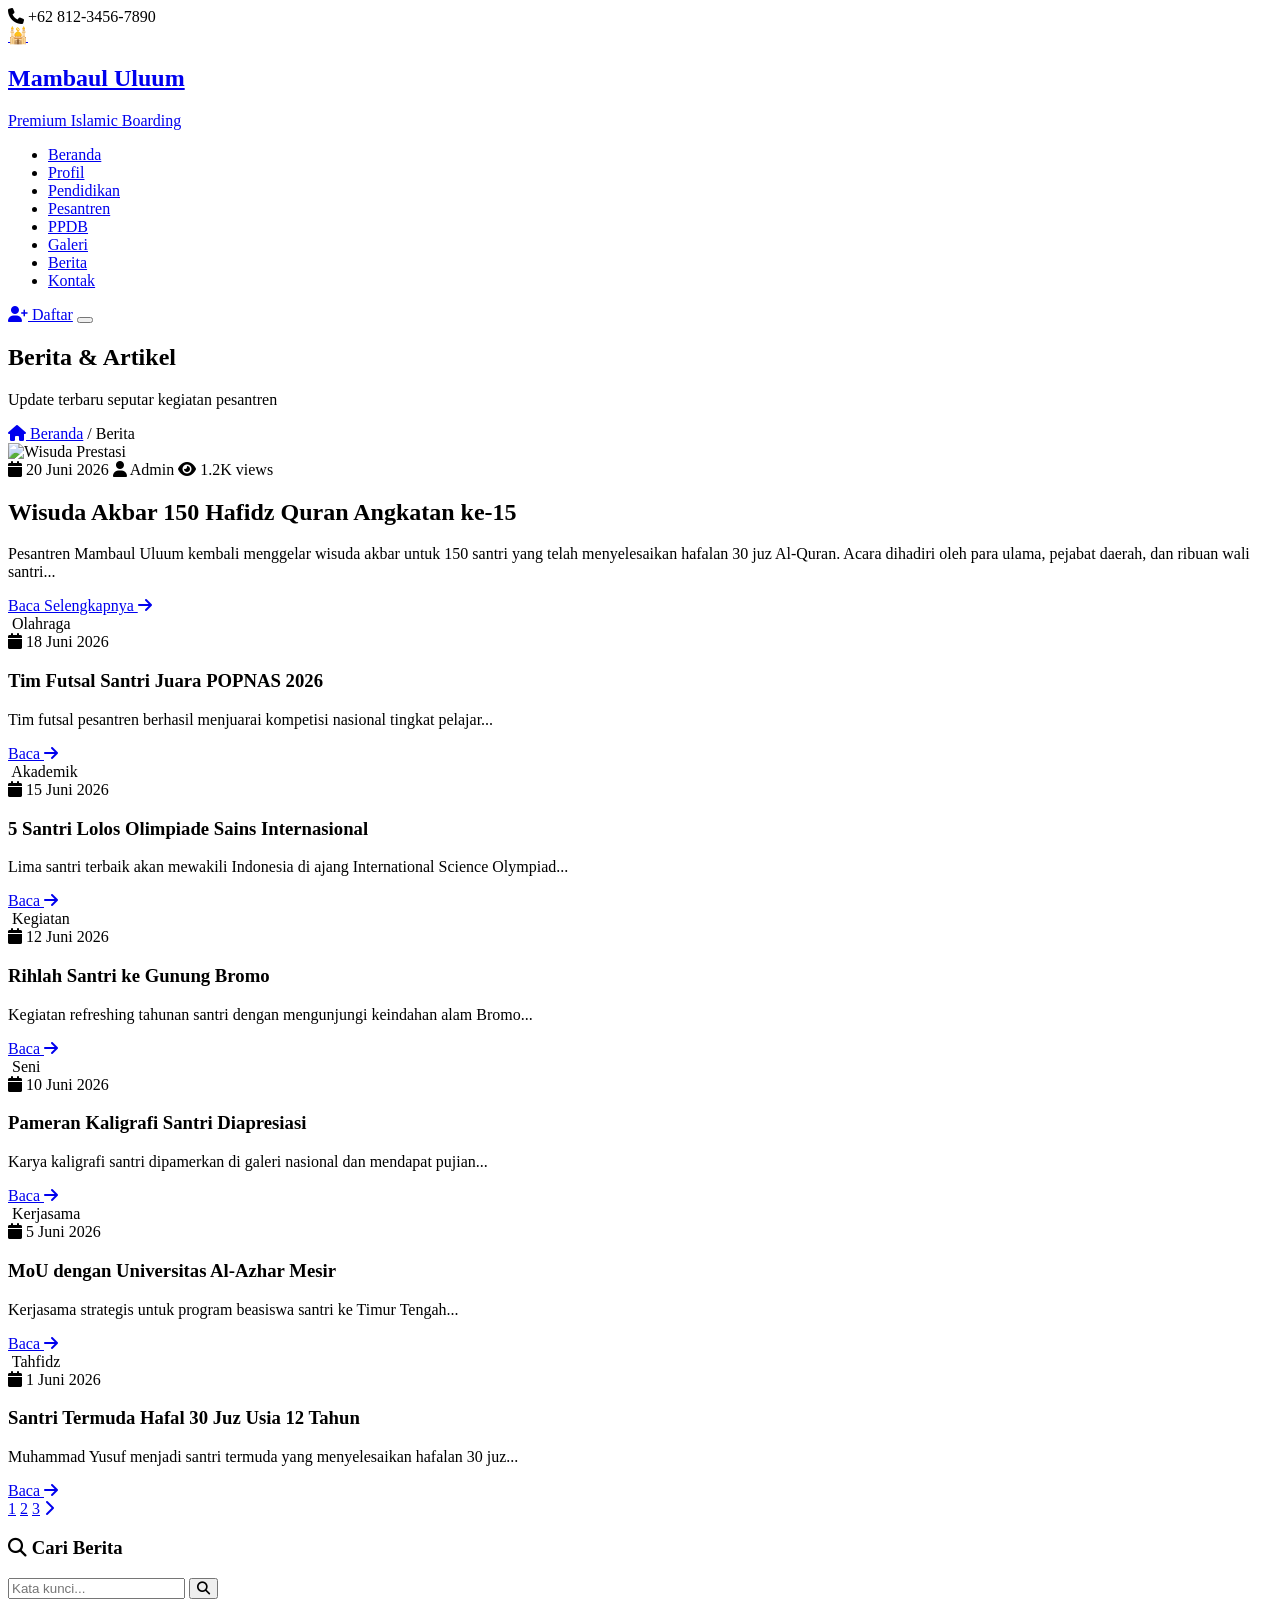
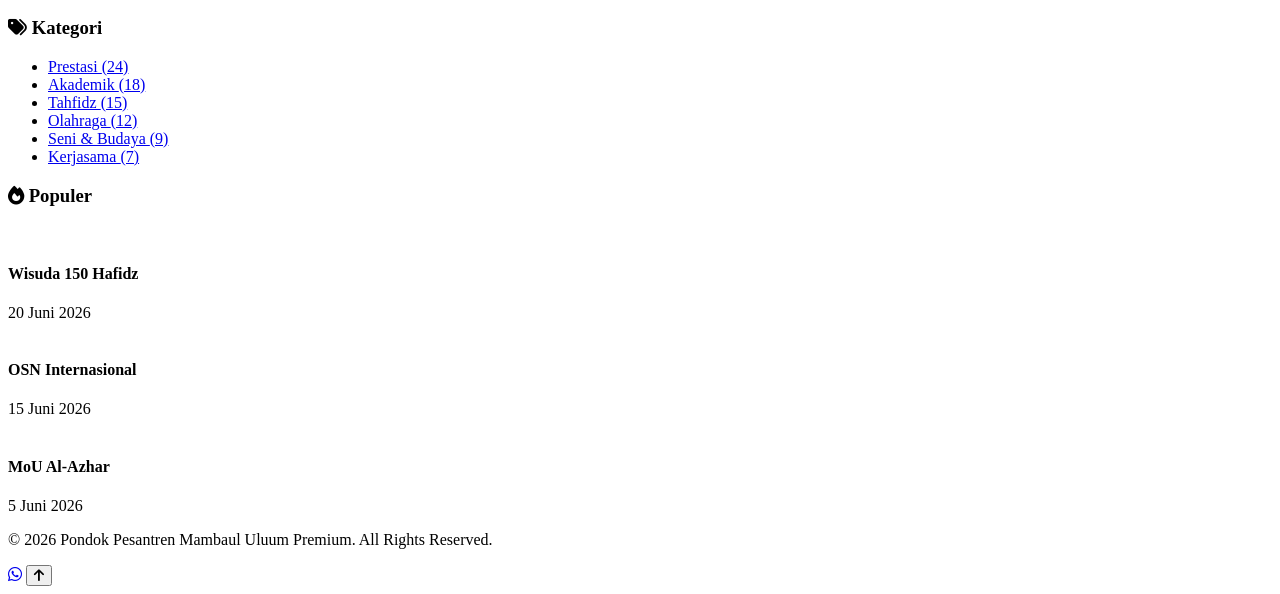
==== berita.html @ eed069f0 "Create berita.html" ====
<!DOCTYPE html>
<html lang="id">
<head>
    <meta charset="UTF-8">
    <meta name="viewport" content="width=device-width, initial-scale=1.0">
    <title>Berita - Mambaul Uluum Premium</title>
    <link rel="stylesheet" href="assets/css/style.css">
    <link rel="stylesheet" href="assets/css/responsive.css">
    <link rel="stylesheet" href="assets/css/animation.css">
    <link rel="stylesheet" href="https://cdnjs.cloudflare.com/ajax/libs/font-awesome/6.4.0/css/all.min.css">
    <link href="https://fonts.googleapis.com/css2?family=Amiri:wght@400;700&family=Poppins:wght@300;400;500;600;700;800&display=swap" rel="stylesheet">
</head>
<body>
    <div class="top-bar"><div class="container"><div class="top-bar-content">
        <div class="top-left"><span><i class="fas fa-phone"></i> +62 812-3456-7890</span></div>
    </div></div></div>
    <nav class="navbar" id="navbar">
        <div class="container"><div class="nav-wrapper">
            <a href="index.html" class="logo"><div class="logo-icon">🕌</div><div class="logo-text"><h1>Mambaul Uluum</h1><span>Premium Islamic Boarding</span></div></a>
            <ul class="nav-menu" id="navMenu">
                <li><a href="index.html">Beranda</a></li><li><a href="profil.html">Profil</a></li><li><a href="pendidikan.html">Pendidikan</a></li><li><a href="pesantren.html">Pesantren</a></li><li><a href="ppdb.html">PPDB</a></li><li><a href="galeri.html">Galeri</a></li><li><a href="berita.html" class="active">Berita</a></li><li><a href="kontak.html">Kontak</a></li>
            </ul>
            <a href="ppdb.html" class="btn-daftar"><i class="fas fa-user-plus"></i> Daftar</a>
            <button class="hamburger" id="hamburger"><span></span><span></span><span></span></button>
        </div></div>
    </nav>

    <section class="page-header">
        <div class="container">
            <h1 class="fade-in-up">Berita & Artikel</h1>
            <p class="fade-in-up delay-1">Update terbaru seputar kegiatan pesantren</p>
            <div class="breadcrumb fade-in-up delay-2">
                <a href="index.html"><i class="fas fa-home"></i> Beranda</a> / <span>Berita</span>
            </div>
        </div>
    </section>

    <section class="berita-section">
        <div class="container">
            <div class="berita-layout">
                <div class="berita-main">
                    <!-- Featured News -->
                    <article class="news-featured reveal">
                        <div class="news-img">
                            <img src="https://images.unsplash.com/photo-1511632765486-a01980e01a18?w=800" alt="Wisuda">
                            <span class="news-cat">Prestasi</span>
                        </div>
                        <div class="news-content">
                            <div class="news-meta">
                                <span><i class="fas fa-calendar"></i> 20 Juni 2026</span>
                                <span><i class="fas fa-user"></i> Admin</span>
                                <span><i class="fas fa-eye"></i> 1.2K views</span>
                            </div>
                            <h2>Wisuda Akbar 150 Hafidz Quran Angkatan ke-15</h2>
                            <p>Pesantren Mambaul Uluum kembali menggelar wisuda akbar untuk 150 santri yang telah menyelesaikan hafalan 30 juz Al-Quran. Acara dihadiri oleh para ulama, pejabat daerah, dan ribuan wali santri...</p>
                            <a href="#" class="read-more">Baca Selengkapnya <i class="fas fa-arrow-right"></i></a>
                        </div>
                    </article>

                    <!-- News Grid -->
                    <div class="news-grid">
                        <article class="news-card reveal">
                            <div class="news-img">
                                <img src="https://images.unsplash.com/photo-1461896836934-ffe607ba8211?w=400" alt="">
                                <span class="news-cat">Olahraga</span>
                            </div>
                            <div class="news-content">
                                <div class="news-meta">
                                    <span><i class="fas fa-calendar"></i> 18 Juni 2026</span>
                                </div>
                                <h3>Tim Futsal Santri Juara POPNAS 2026</h3>
                                <p>Tim futsal pesantren berhasil menjuarai kompetisi nasional tingkat pelajar...</p>
                                <a href="#" class="read-more">Baca <i class="fas fa-arrow-right"></i></a>
                            </div>
                        </article>
                        <article class="news-card reveal">
                            <div class="news-img">
                                <img src="https://images.unsplash.com/photo-1532094349884-543bc11b234d?w=400" alt="">
                                <span class="news-cat">Akademik</span>
                            </div>
                            <div class="news-content">
                                <div class="news-meta">
                                    <span><i class="fas fa-calendar"></i> 15 Juni 2026</span>
                                </div>
                                <h3>5 Santri Lolos Olimpiade Sains Internasional</h3>
                                <p>Lima santri terbaik akan mewakili Indonesia di ajang International Science Olympiad...</p>
                                <a href="#" class="read-more">Baca <i class="fas fa-arrow-right"></i></a>
                            </div>
                        </article>
                        <article class="news-card reveal">
                            <div class="news-img">
                                <img src="https://images.unsplash.com/photo-1577896851231-70ef18881754?w=400" alt="">
                                <span class="news-cat">Kegiatan</span>
                            </div>
                            <div class="news-content">
                                <div class="news-meta">
                                    <span><i class="fas fa-calendar"></i> 12 Juni 2026</span>
                                </div>
                                <h3>Rihlah Santri ke Gunung Bromo</h3>
                                <p>Kegiatan refreshing tahunan santri dengan mengunjungi keindahan alam Bromo...</p>
                                <a href="#" class="read-more">Baca <i class="fas fa-arrow-right"></i></a>
                            </div>
                        </article>
                        <article class="news-card reveal">
                            <div class="news-img">
                                <img src="https://images.unsplash.com/photo-1558618666-fcd25c85cd64?w=400" alt="">
                                <span class="news-cat">Seni</span>
                            </div>
                            <div class="news-content">
                                <div class="news-meta">
                                    <span><i class="fas fa-calendar"></i> 10 Juni 2026</span>
                                </div>
                                <h3>Pameran Kaligrafi Santri Diapresiasi</h3>
                                <p>Karya kaligrafi santri dipamerkan di galeri nasional dan mendapat pujian...</p>
                                <a href="#" class="read-more">Baca <i class="fas fa-arrow-right"></i></a>
                            </div>
                        </article>
                        <article class="news-card reveal">
                            <div class="news-img">
                                <img src="https://images.unsplash.com/photo-1519452575417-564c1401ecc0?w=400" alt="">
                                <span class="news-cat">Kerjasama</span>
                            </div>
                            <div class="news-content">
                                <div class="news-meta">
                                    <span><i class="fas fa-calendar"></i> 5 Juni 2026</span>
                                </div>
                                <h3>MoU dengan Universitas Al-Azhar Mesir</h3>
                                <p>Kerjasama strategis untuk program beasiswa santri ke Timur Tengah...</p>
                                <a href="#" class="read-more">Baca <i class="fas fa-arrow-right"></i></a>
                            </div>
                        </article>
                        <article class="news-card reveal">
                            <div class="news-img">
                                <img src="https://images.unsplash.com/photo-1609599006353-e629aaabfeae?w=400" alt="">
                                <span class="news-cat">Tahfidz</span>
                            </div>
                            <div class="news-content">
                                <div class="news-meta">
                                    <span><i class="fas fa-calendar"></i> 1 Juni 2026</span>
                                </div>
                                <h3>Santri Termuda Hafal 30 Juz Usia 12 Tahun</h3>
                                <p>Muhammad Yusuf menjadi santri termuda yang menyelesaikan hafalan 30 juz...</p>
                                <a href="#" class="read-more">Baca <i class="fas fa-arrow-right"></i></a>
                            </div>
                        </article>
                    </div>

                    <!-- Pagination -->
                    <div class="pagination">
                        <a href="#" class="active">1</a>
                        <a href="#">2</a>
                        <a href="#">3</a>
                        <a href="#"><i class="fas fa-chevron-right"></i></a>
                    </div>
                </div>

                <!-- Sidebar -->
                <aside class="berita-sidebar">
                    <div class="sidebar-widget reveal">
                        <h3><i class="fas fa-search"></i> Cari Berita</h3>
                        <form class="search-form">
                            <input type="text" placeholder="Kata kunci...">
                            <button type="submit"><i class="fas fa-search"></i></button>
                        </form>
                    </div>
                    <div class="sidebar-widget reveal">
                        <h3><i class="fas fa-tags"></i> Kategori</h3>
                        <ul class="category-list">
                            <li><a href="#">Prestasi <span>(24)</span></a></li>
                            <li><a href="#">Akademik <span>(18)</span></a></li>
                            <li><a href="#">Tahfidz <span>(15)</span></a></li>
                            <li><a href="#">Olahraga <span>(12)</span></a></li>
                            <li><a href="#">Seni & Budaya <span>(9)</span></a></li>
                            <li><a href="#">Kerjasama <span>(7)</span></a></li>
                        </ul>
                    </div>
                    <div class="sidebar-widget reveal">
                        <h3><i class="fas fa-fire"></i> Populer</h3>
                        <div class="popular-item">
                            <img src="https://images.unsplash.com/photo-1511632765486-a01980e01a18?w=100" alt="">
                            <div>
                                <h4>Wisuda 150 Hafidz</h4>
                                <span>20 Juni 2026</span>
                            </div>
                        </div>
                        <div class="popular-item">
                            <img src="https://images.unsplash.com/photo-1532094349884-543bc11b234d?w=100" alt="">
                            <div>
                                <h4>OSN Internasional</h4>
                                <span>15 Juni 2026</span>
                            </div>
                        </div>
                        <div class="popular-item">
                            <img src="https://images.unsplash.com/photo-1519452575417-564c1401ecc0?w=100" alt="">
                            <div>
                                <h4>MoU Al-Azhar</h4>
                                <span>5 Juni 2026</span>
                            </div>
                        </div>
                    </div>
                </aside>
            </div>
        </div>
    </section>

    <footer class="footer"><div class="container"><div class="footer-bottom">
        <p>&copy; 2026 Pondok Pesantren Mambaul Uluum Premium. All Rights Reserved.</p>
    </div></div></footer>
    <a href="https://wa.me/6281234567890" class="whatsapp-float" target="_blank"><i class="fab fa-whatsapp"></i></a>
    <button class="back-to-top" id="backToTop"><i class="fas fa-arrow-up"></i></button>

    <script src="assets/js/main.js"></script>
    <script src="assets/js/animation.js"></script>
</body>
</html>
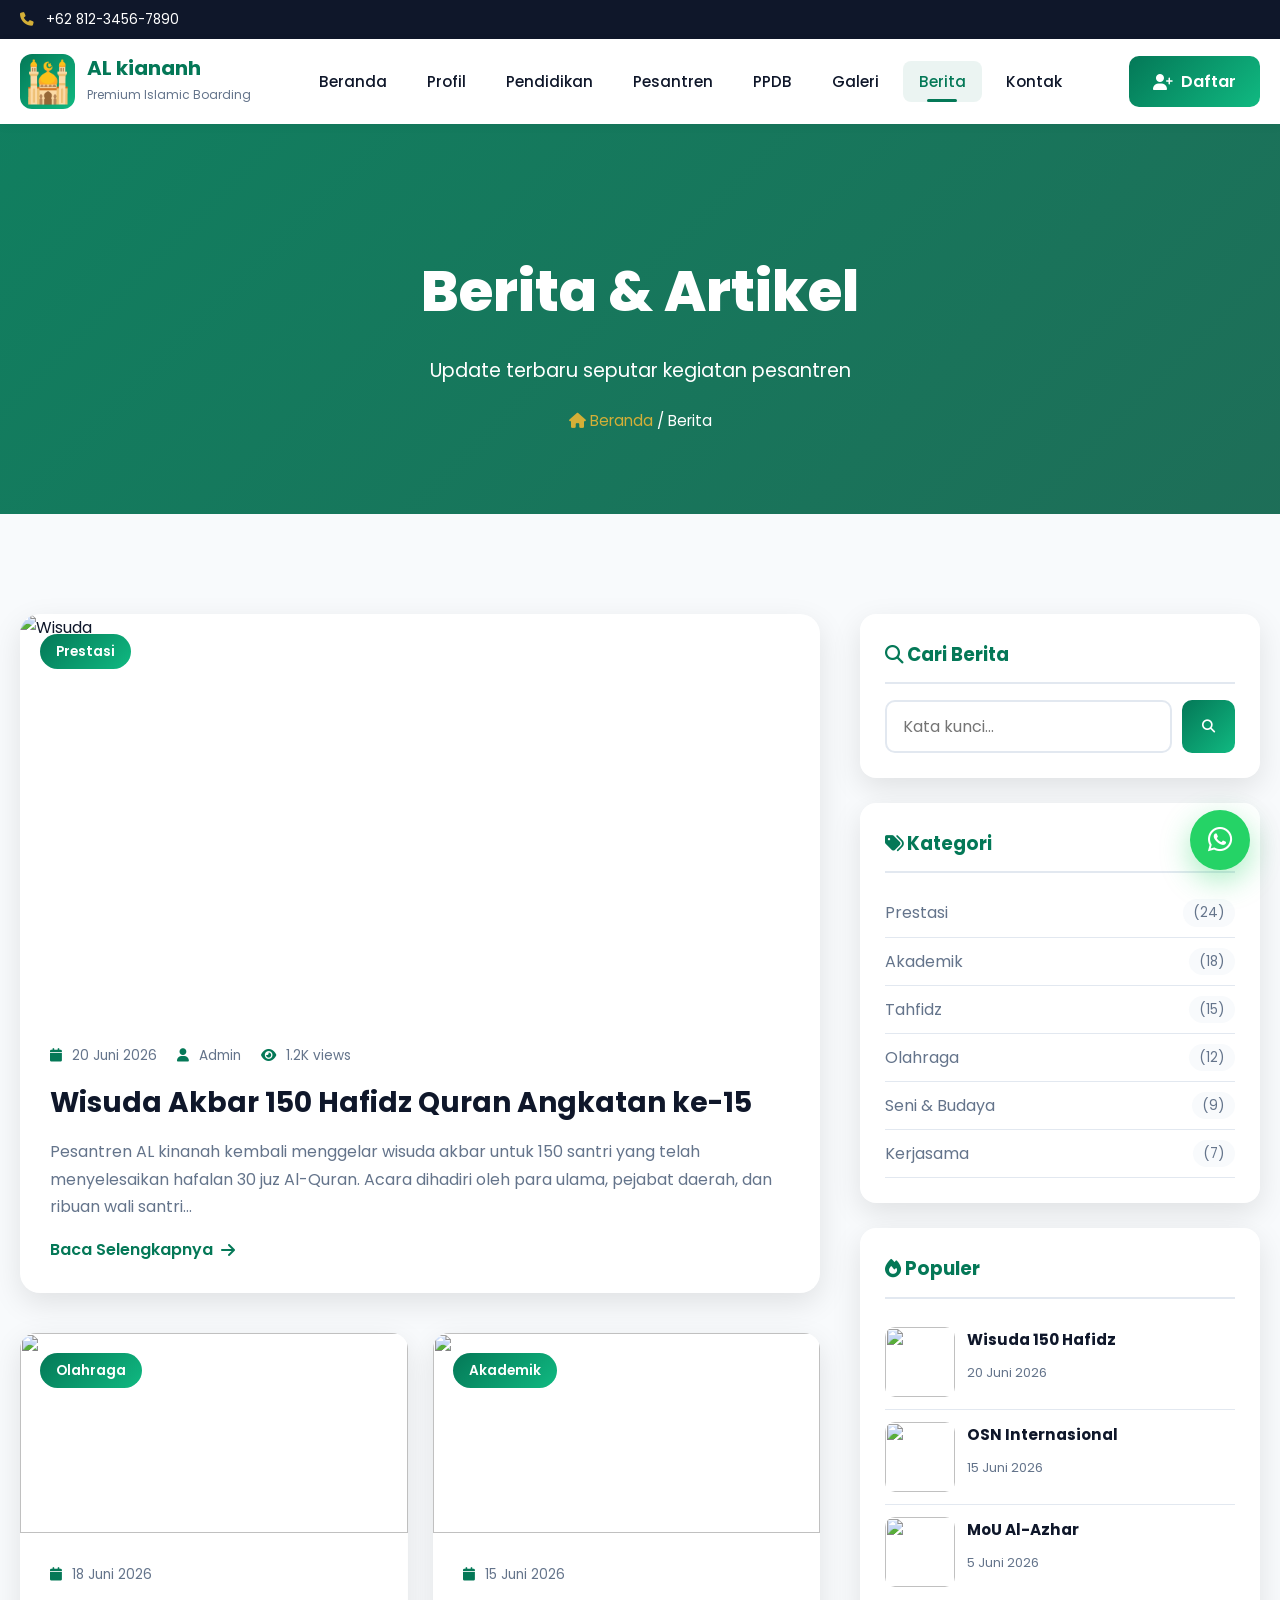
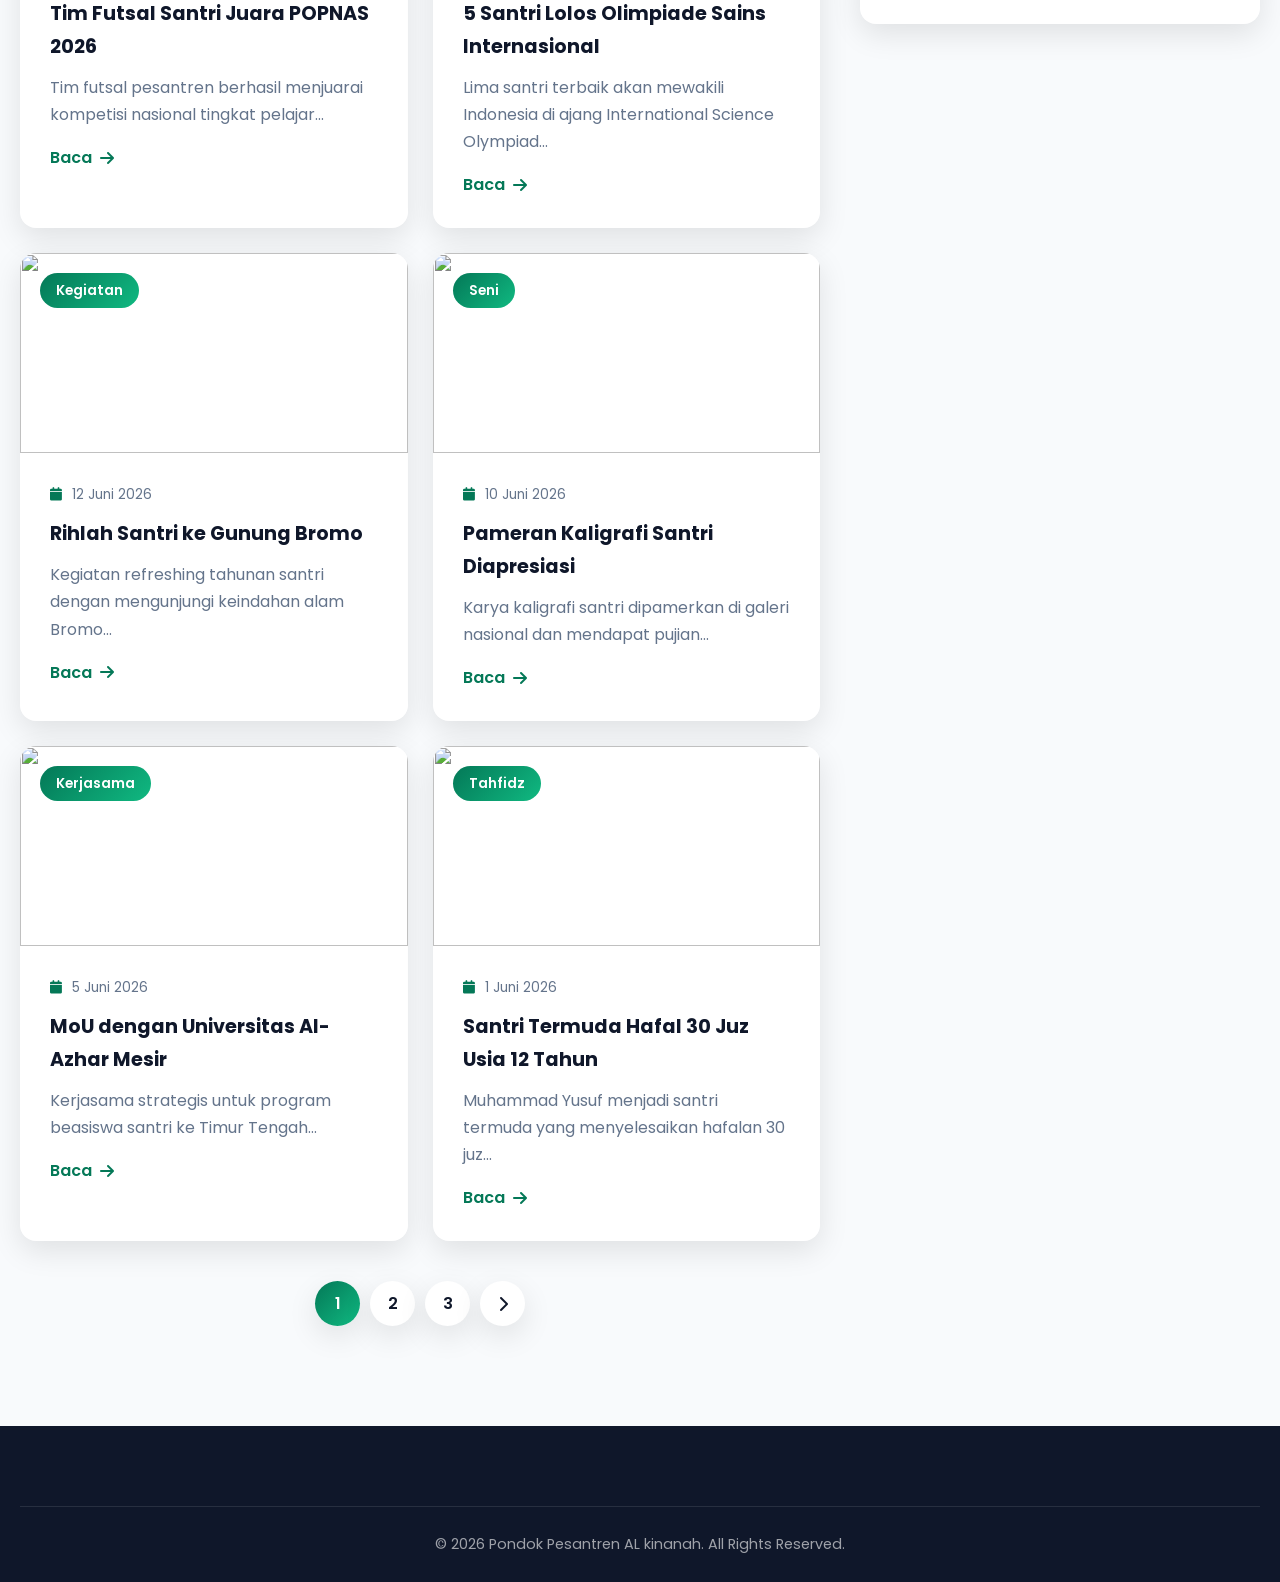
==== commit bcb69744: "Update berita.html" ====
--- a/berita.html
+++ b/berita.html
@@ -3,7 +3,7 @@
 <head>
     <meta charset="UTF-8">
     <meta name="viewport" content="width=device-width, initial-scale=1.0">
-    <title>Berita - Mambaul Uluum Premium</title>
+    <title>Berita - AL kinanah</title>
     <link rel="stylesheet" href="assets/css/style.css">
     <link rel="stylesheet" href="assets/css/responsive.css">
     <link rel="stylesheet" href="assets/css/animation.css">
@@ -16,7 +16,7 @@
     </div></div></div>
     <nav class="navbar" id="navbar">
         <div class="container"><div class="nav-wrapper">
-            <a href="index.html" class="logo"><div class="logo-icon">🕌</div><div class="logo-text"><h1>Mambaul Uluum</h1><span>Premium Islamic Boarding</span></div></a>
+            <a href="index.html" class="logo"><div class="logo-icon">🕌</div><div class="logo-text"><h1>AL kiananh </h1><span>Premium Islamic Boarding</span></div></a>
             <ul class="nav-menu" id="navMenu">
                 <li><a href="index.html">Beranda</a></li><li><a href="profil.html">Profil</a></li><li><a href="pendidikan.html">Pendidikan</a></li><li><a href="pesantren.html">Pesantren</a></li><li><a href="ppdb.html">PPDB</a></li><li><a href="galeri.html">Galeri</a></li><li><a href="berita.html" class="active">Berita</a></li><li><a href="kontak.html">Kontak</a></li>
             </ul>
@@ -52,7 +52,7 @@
                                 <span><i class="fas fa-eye"></i> 1.2K views</span>
                             </div>
                             <h2>Wisuda Akbar 150 Hafidz Quran Angkatan ke-15</h2>
-                            <p>Pesantren Mambaul Uluum kembali menggelar wisuda akbar untuk 150 santri yang telah menyelesaikan hafalan 30 juz Al-Quran. Acara dihadiri oleh para ulama, pejabat daerah, dan ribuan wali santri...</p>
+                            <p>Pesantren AL kinanah kembali menggelar wisuda akbar untuk 150 santri yang telah menyelesaikan hafalan 30 juz Al-Quran. Acara dihadiri oleh para ulama, pejabat daerah, dan ribuan wali santri...</p>
                             <a href="#" class="read-more">Baca Selengkapnya <i class="fas fa-arrow-right"></i></a>
                         </div>
                     </article>
@@ -204,7 +204,7 @@
     </section>
 
     <footer class="footer"><div class="container"><div class="footer-bottom">
-        <p>&copy; 2026 Pondok Pesantren Mambaul Uluum Premium. All Rights Reserved.</p>
+        <p>&copy; 2026 Pondok Pesantren AL kinanah. All Rights Reserved.</p>
     </div></div></footer>
     <a href="https://wa.me/6281234567890" class="whatsapp-float" target="_blank"><i class="fab fa-whatsapp"></i></a>
     <button class="back-to-top" id="backToTop"><i class="fas fa-arrow-up"></i></button>
--- a/assets/css/style.css
+++ b/assets/css/style.css
@@ -0,0 +1,860 @@
+/* ===== ROOT VARIABLES ===== */
+:root {
+    --primary: #047857;
+    --primary-dark: #065f46;
+    --primary-light: #10b981;
+    --secondary: #d4af37;
+    --secondary-dark: #b8941f;
+    --dark: #0f172a;
+    --gray: #64748b;
+    --light: #f8fafc;
+    --white: #ffffff;
+    --border: #e2e8f0;
+    --shadow: 0 10px 30px rgba(0,0,0,0.1);
+    --shadow-lg: 0 20px 50px rgba(0,0,0,0.15);
+    --gradient: linear-gradient(135deg, #047857 0%, #10b981 100%);
+    --gradient-gold: linear-gradient(135deg, #d4af37 0%, #f4d03f 100%);
+    --transition: all 0.3s cubic-bezier(0.4, 0, 0.2, 1);
+}
+
+* { margin: 0; padding: 0; box-sizing: border-box; }
+html { scroll-behavior: smooth; }
+body {
+    font-family: 'Poppins', sans-serif;
+    color: var(--dark);
+    line-height: 1.7;
+    background: var(--light);
+    overflow-x: hidden;
+}
+
+.container { max-width: 1280px; margin: 0 auto; padding: 0 20px; }
+img { max-width: 100%; height: auto; display: block; }
+a { text-decoration: none; color: inherit; transition: var(--transition); }
+ul { list-style: none; }
+button { border: none; cursor: pointer; font-family: inherit; }
+input, select, textarea {
+    font-family: inherit; font-size: 1rem;
+    padding: 12px 16px; border: 2px solid var(--border);
+    border-radius: 10px; width: 100%;
+    transition: var(--transition);
+}
+input:focus, select:focus, textarea:focus {
+    outline: none; border-color: var(--primary);
+    box-shadow: 0 0 0 4px rgba(4, 120, 87, 0.1);
+}
+
+/* ===== PRELOADER ===== */
+.preloader {
+    position: fixed; inset: 0; background: var(--gradient);
+    z-index: 9999; display: flex; align-items: center; justify-content: center;
+    transition: opacity 0.6s, visibility 0.6s;
+}
+.preloader.hidden { opacity: 0; visibility: hidden; }
+.loader { text-align: center; color: white; }
+.crescent {
+    width: 60px; height: 60px; border: 4px solid rgba(255,255,255,0.3);
+    border-top-color: white; border-radius: 50%;
+    animation: spin 1s linear infinite; margin: 0 auto 20px;
+}
+.loader p { font-family: 'Amiri', serif; font-size: 1.5rem; }
+@keyframes spin { to { transform: rotate(360deg); } }
+
+/* ===== TOP BAR ===== */
+.top-bar {
+    background: var(--dark); color: white;
+    padding: 8px 0; font-size: 0.85rem;
+}
+.top-bar-content { display: flex; justify-content: space-between; align-items: center; }
+.top-left span { margin-right: 20px; }
+.top-left i, .top-right a { margin-right: 8px; color: var(--secondary); }
+.top-right a {
+    display: inline-flex; width: 30px; height: 30px;
+    align-items: center; justify-content: center;
+    border-radius: 50%; background: rgba(255,255,255,0.1);
+    transition: var(--transition);
+}
+.top-right a:hover { background: var(--secondary); }
+
+/* ===== NAVBAR ===== */
+.navbar {
+    background: white; padding: 15px 0;
+    box-shadow: 0 2px 10px rgba(0,0,0,0.05);
+    position: sticky; top: 0; z-index: 1000;
+    transition: var(--transition);
+}
+.navbar.scrolled {
+    padding: 10px 0;
+    box-shadow: 0 5px 20px rgba(0,0,0,0.1);
+}
+.nav-wrapper { display: flex; justify-content: space-between; align-items: center; }
+.logo { display: flex; align-items: center; gap: 12px; }
+.logo-icon {
+    font-size: 2.5rem; background: var(--gradient);
+    width: 55px; height: 55px; border-radius: 12px;
+    display: flex; align-items: center; justify-content: center;
+}
+.logo-text h1 { font-size: 1.25rem; color: var(--primary); line-height: 1.2; }
+.logo-text span { font-size: 0.75rem; color: var(--gray); }
+
+.nav-menu { display: flex; gap: 8px; }
+.nav-menu a {
+    padding: 10px 16px; border-radius: 8px;
+    font-weight: 500; font-size: 0.95rem;
+    position: relative;
+}
+.nav-menu a:hover, .nav-menu a.active {
+    color: var(--primary);
+    background: rgba(4, 120, 87, 0.08);
+}
+.nav-menu a.active::before {
+    content: ''; position: absolute; bottom: 0; left: 50%;
+    transform: translateX(-50%); width: 30px; height: 3px;
+    background: var(--primary); border-radius: 3px;
+}
+
+.btn-daftar {
+    background: var(--gradient); color: white;
+    padding: 12px 24px; border-radius: 10px;
+    font-weight: 600; display: inline-flex; align-items: center; gap: 8px;
+    transition: var(--transition);
+}
+.btn-daftar:hover { transform: translateY(-2px); box-shadow: var(--shadow-lg); }
+
+.hamburger {
+    display: none; flex-direction: column; gap: 5px;
+    background: transparent; padding: 8px;
+}
+.hamburger span {
+    width: 25px; height: 3px; background: var(--dark);
+    border-radius: 3px; transition: var(--transition);
+}
+.hamburger.active span:nth-child(1) { transform: rotate(45deg) translate(6px, 6px); }
+.hamburger.active span:nth-child(2) { opacity: 0; }
+.hamburger.active span:nth-child(3) { transform: rotate(-45deg) translate(6px, -6px); }
+
+/* ===== HERO ===== */
+.hero {
+    position: relative; min-height: 100vh;
+    display: flex; align-items: center;
+    color: white; padding: 80px 0;
+    background: linear-gradient(135deg, rgba(4, 120, 87, 0.95), rgba(6, 95, 70, 0.9)),
+        url('https://images.unsplash.com/photo-1585036156171-384164a8c159?w=1600') center/cover;
+    overflow: hidden;
+}
+.hero-bg {
+    position: absolute; inset: 0;
+    background: radial-gradient(circle at 20% 50%, rgba(212, 175, 55, 0.2), transparent 50%);
+}
+.hero-pattern {
+    position: absolute; inset: 0; opacity: 0.1;
+    background-image: url("data:image/svg+xml,%3Csvg width='60' height='60' xmlns='http://www.w3.org/2000/svg'%3E%3Cpath d='M30 0L60 30L30 60L0 30Z' fill='%23ffffff'/%3E%3C/svg%3E");
+}
+.hero-content { position: relative; z-index: 2; max-width: 900px; }
+.hero-badge {
+    display: inline-block; padding: 8px 20px;
+    background: rgba(255,255,255,0.15); backdrop-filter: blur(10px);
+    border: 1px solid rgba(255,255,255,0.2);
+    border-radius: 50px; font-size: 0.9rem; margin-bottom: 24px;
+}
+.hero h1 {
+    font-size: 4rem; line-height: 1.1;
+    margin-bottom: 24px; font-weight: 800;
+}
+.gradient-text {
+    background: linear-gradient(135deg, #f4d03f, #d4af37);
+    -webkit-background-clip: text; -webkit-text-fill-color: transparent;
+    background-clip: text;
+}
+.hero-desc {
+    font-size: 1.2rem; opacity: 0.95;
+    margin-bottom: 40px; max-width: 650px;
+}
+.hero-buttons { display: flex; gap: 16px; flex-wrap: wrap; margin-bottom: 60px; }
+.btn {
+    padding: 16px 32px; border-radius: 12px;
+    font-weight: 600; display: inline-flex; align-items: center; gap: 10px;
+    transition: var(--transition); cursor: pointer; font-size: 1rem;
+    border: 2px solid transparent;
+}
+.btn-primary { background: var(--secondary); color: var(--dark); }
+.btn-primary:hover { background: var(--secondary-dark); transform: translateY(-3px); box-shadow: 0 10px 30px rgba(212, 175, 55, 0.4); }
+.btn-outline { background: transparent; color: white; border-color: white; }
+.btn-outline:hover { background: white; color: var(--primary); }
+.btn-lg { padding: 18px 40px; font-size: 1.1rem; }
+.btn-small {
+    background: white; color: var(--primary);
+    padding: 8px 20px; border-radius: 50px;
+    font-weight: 600; font-size: 0.9rem;
+}
+
+.hero-stats {
+    display: grid; grid-template-columns: repeat(4, 1fr);
+    gap: 30px; padding-top: 40px;
+    border-top: 1px solid rgba(255,255,255,0.2);
+}
+.stat h3 { font-size: 2.5rem; color: var(--secondary); font-weight: 800; }
+.stat p { opacity: 0.9; font-size: 0.95rem; }
+
+.scroll-indicator {
+    position: absolute; bottom: 30px; left: 50%;
+    transform: translateX(-50%); color: white;
+    font-size: 1.5rem; animation: bounce 2s infinite;
+}
+@keyframes bounce {
+    0%, 100% { transform: translateX(-50%) translateY(0); }
+    50% { transform: translateX(-50%) translateY(-15px); }
+}
+
+/* ===== SECTION HEADER ===== */
+section { padding: 100px 0; }
+.section-header { text-align: center; margin-bottom: 60px; max-width: 700px; margin-left: auto; margin-right: auto; }
+.section-header .subtitle {
+    color: var(--primary); font-weight: 600;
+    text-transform: uppercase; letter-spacing: 2px;
+    font-size: 0.9rem; display: block; margin-bottom: 12px;
+}
+.section-header h2 {
+    font-size: 2.75rem; margin-bottom: 16px;
+    line-height: 1.2; font-weight: 700;
+}
+.section-header h2 span { color: var(--primary); }
+.section-header p { color: var(--gray); font-size: 1.1rem; }
+
+/* ===== FEATURES ===== */
+.features { background: white; }
+.features-grid {
+    display: grid; grid-template-columns: repeat(3, 1fr); gap: 30px;
+}
+.feature-card {
+    padding: 40px 30px; background: var(--light);
+    border-radius: 20px; transition: var(--transition);
+    border: 2px solid transparent; position: relative; overflow: hidden;
+}
+.feature-card::before {
+    content: ''; position: absolute; top: 0; left: 0;
+    width: 100%; height: 4px; background: var(--gradient);
+    transform: scaleX(0); transform-origin: left; transition: transform 0.5s;
+}
+.feature-card:hover {
+    transform: translateY(-10px); box-shadow: var(--shadow-lg);
+    border-color: var(--primary-light);
+}
+.feature-card:hover::before { transform: scaleX(1); }
+.feature-icon {
+    width: 70px; height: 70px; border-radius: 16px;
+    background: var(--gradient); color: white;
+    display: flex; align-items: center; justify-content: center;
+    font-size: 1.75rem; margin-bottom: 20px;
+}
+.feature-card h3 { font-size: 1.3rem; margin-bottom: 12px; }
+.feature-card p { color: var(--gray); }
+
+/* ===== SAMBUTAN ===== */
+.sambutan { background: var(--light); }
+.sambutan-wrapper {
+    display: grid; grid-template-columns: 1fr 1.3fr;
+    gap: 60px; align-items: center;
+}
+.sambutan-image { position: relative; }
+.image-frame {
+    border-radius: 20px; overflow: hidden;
+    box-shadow: var(--shadow-lg);
+    transform: rotate(-2deg);
+    transition: var(--transition);
+}
+.image-frame:hover { transform: rotate(0deg); }
+.image-frame img { width: 100%; }
+.badge-exp {
+    position: absolute; bottom: -20px; right: -20px;
+    background: var(--secondary); color: var(--dark);
+    padding: 20px 30px; border-radius: 16px;
+    box-shadow: var(--shadow); text-align: center;
+}
+.badge-exp h4 { font-size: 2rem; line-height: 1; }
+.sambutan-content .subtitle { color: var(--primary); font-weight: 600; text-transform: uppercase; letter-spacing: 2px; font-size: 0.9rem; display: block; margin-bottom: 12px; }
+.sambutan-content h2 { font-size: 2.5rem; margin-bottom: 8px; }
+.sambutan-content .position { color: var(--primary); font-weight: 500; margin-bottom: 24px; }
+blockquote {
+    background: white; padding: 30px;
+    border-radius: 16px; border-left: 4px solid var(--primary);
+    margin: 24px 0; box-shadow: var(--shadow); position: relative;
+}
+blockquote i {
+    position: absolute; top: -15px; left: 20px;
+    background: var(--gradient); color: white;
+    width: 40px; height: 40px; border-radius: 50%;
+    display: flex; align-items: center; justify-content: center;
+}
+.signature { margin-top: 24px; }
+.signature p { font-weight: 600; }
+
+/* ===== PROGRAMS ===== */
+.programs { background: white; }
+.programs-grid { display: grid; grid-template-columns: repeat(3, 1fr); gap: 30px; }
+.program-card {
+    background: white; border-radius: 20px;
+    overflow: hidden; box-shadow: var(--shadow);
+    transition: var(--transition);
+}
+.program-card:hover { transform: translateY(-10px); box-shadow: var(--shadow-lg); }
+.program-image { position: relative; overflow: hidden; height: 250px; }
+.program-image img { width: 100%; height: 100%; object-fit: cover; transition: transform 0.5s; }
+.program-card:hover .program-image img { transform: scale(1.1); }
+.program-overlay {
+    position: absolute; inset: 0;
+    background: linear-gradient(to top, rgba(4, 120, 87, 0.9), transparent);
+    display: flex; align-items: flex-end; justify-content: center;
+    padding: 20px; opacity: 0; transition: var(--transition);
+}
+.program-card:hover .program-overlay { opacity: 1; }
+.program-content { padding: 30px; }
+.program-content .tag {
+    display: inline-block; background: rgba(4, 120, 87, 0.1);
+    color: var(--primary); padding: 4px 12px;
+    border-radius: 50px; font-size: 0.8rem;
+    font-weight: 600; margin-bottom: 12px;
+}
+.program-content h3 { font-size: 1.4rem; margin-bottom: 12px; }
+.program-content p { color: var(--gray); }
+
+/* ===== CTA PPDB ===== */
+.cta-ppdb {
+    background: linear-gradient(135deg, #047857, #065f46);
+    color: white; position: relative; overflow: hidden;
+}
+.cta-pattern {
+    position: absolute; inset: 0; opacity: 0.1;
+    background-image: url("data:image/svg+xml,%3Csvg width='100' height='100' xmlns='http://www.w3.org/2000/svg'%3E%3Ccircle cx='50' cy='50' r='40' stroke='white' stroke-width='2' fill='none'/%3E%3C/svg%3E");
+}
+.cta-content { text-align: center; position: relative; max-width: 800px; margin: 0 auto; }
+.cta-content h2 { font-size: 2.5rem; margin-bottom: 16px; }
+.cta-content > p { font-size: 1.15rem; opacity: 0.95; margin-bottom: 30px; }
+.cta-buttons { display: flex; gap: 16px; justify-content: center; flex-wrap: wrap; }
+
+/* ===== PAGE HEADER ===== */
+.page-header {
+    background: linear-gradient(135deg, rgba(4, 120, 87, 0.95), rgba(6, 95, 70, 0.9)),
+        url('https://images.unsplash.com/photo-1585036156171-384164a8c159?w=1600') center/cover;
+    color: white; padding: 120px 0 80px; text-align: center;
+}
+.page-header h1 { font-size: 3.5rem; margin-bottom: 16px; font-weight: 800; }
+.page-header > .container > p { font-size: 1.2rem; opacity: 0.95; margin-bottom: 20px; }
+.breadcrumb { font-size: 0.95rem; opacity: 0.9; }
+.breadcrumb a { color: var(--secondary); }
+.breadcrumb a:hover { text-decoration: underline; }
+
+/* ===== SEJARAH ===== */
+.sejarah-wrapper { display: grid; grid-template-columns: 1fr 1.3fr; gap: 60px; align-items: center; }
+.sejarah-image img { border-radius: 20px; box-shadow: var(--shadow-lg); }
+.sejarah-content .subtitle { color: var(--primary); font-weight: 600; text-transform: uppercase; letter-spacing: 2px; font-size: 0.9rem; display: block; margin-bottom: 12px; }
+.sejarah-content h2 { font-size: 2.5rem; margin-bottom: 20px; }
+.sejarah-content h2 span { color: var(--primary); }
+.sejarah-content p { color: var(--gray); margin-bottom: 16px; }
+.milestone { display: grid; grid-template-columns: repeat(4, 1fr); gap: 20px; margin-top: 30px; }
+.milestone-item {
+    text-align: center; padding: 20px; background: white;
+    border-radius: 12px; box-shadow: var(--shadow);
+}
+.milestone-item h3 { color: var(--primary); font-size: 1.5rem; }
+
+/* ===== VISI MISI ===== */
+.visi-misi { background: var(--light); }
+.vm-grid { display: grid; grid-template-columns: 1fr 1fr; gap: 30px; }
+.vm-card {
+    background: white; padding: 50px 40px;
+    border-radius: 20px; box-shadow: var(--shadow);
+    position: relative; overflow: hidden;
+}
+.vm-card::before {
+    content: ''; position: absolute; top: 0; right: 0;
+    width: 150px; height: 150px; background: var(--gradient);
+    border-radius: 50%; opacity: 0.1; transform: translate(50%, -50%);
+}
+.vm-icon {
+    width: 80px; height: 80px; border-radius: 20px;
+    background: var(--gradient); color: white;
+    display: flex; align-items: center; justify-content: center;
+    font-size: 2rem; margin-bottom: 24px;
+}
+.vm-card h2 { font-size: 2rem; margin-bottom: 16px; }
+.vm-card ul li {
+    padding: 10px 0; display: flex; gap: 12px;
+    align-items: flex-start; color: var(--gray);
+}
+.vm-card ul li i { color: var(--primary); margin-top: 4px; }
+
+/* ===== STRUKTUR ===== */
+.struktur { background: white; }
+.pengurus-grid { display: grid; grid-template-columns: repeat(4, 1fr); gap: 30px; }
+.pengurus-card {
+    background: white; border-radius: 20px;
+    overflow: hidden; box-shadow: var(--shadow);
+    text-align: center; transition: var(--transition);
+}
+.pengurus-card:hover { transform: translateY(-10px); }
+.pengurus-img { height: 280px; overflow: hidden; }
+.pengurus-img img { width: 100%; height: 100%; object-fit: cover; transition: transform 0.5s; }
+.pengurus-card:hover .pengurus-img img { transform: scale(1.1); }
+.pengurus-card h3 { padding: 20px 20px 5px; font-size: 1.1rem; }
+.pengurus-card .jabatan { color: var(--primary); font-weight: 500; padding-bottom: 20px; }
+
+/* ===== EDUCATION PROGRAMS ===== */
+.education-programs { background: var(--light); }
+.edu-tabs {
+    display: flex; gap: 10px; justify-content: center;
+    margin-bottom: 40px; flex-wrap: wrap;
+}
+.tab-btn {
+    padding: 12px 28px; background: white;
+    border-radius: 50px; font-weight: 600;
+    transition: var(--transition); display: inline-flex;
+    align-items: center; gap: 8px; color: var(--gray);
+    border: 2px solid var(--border);
+}
+.tab-btn:hover, .tab-btn.active {
+    background: var(--gradient); color: white;
+    border-color: var(--primary);
+}
+.tab-content { display: none; }
+.tab-content.active { display: block; animation: fadeIn 0.5s; }
+@keyframes fadeIn { from { opacity: 0; transform: translateY(20px); } to { opacity: 1; transform: translateY(0); } }
+.edu-grid { display: grid; grid-template-columns: repeat(3, 1fr); gap: 30px; }
+.edu-card {
+    background: white; padding: 40px 30px;
+    border-radius: 20px; box-shadow: var(--shadow);
+    transition: var(--transition);
+}
+.edu-card:hover { transform: translateY(-10px); box-shadow: var(--shadow-lg); }
+.edu-icon { font-size: 3rem; margin-bottom: 16px; }
+.edu-card h3 { font-size: 1.4rem; margin-bottom: 12px; color: var(--primary); }
+.edu-card > p { color: var(--gray); margin-bottom: 16px; }
+.edu-card ul li { padding: 6px 0; display: flex; gap: 10px; color: var(--dark); font-size: 0.95rem; }
+.edu-card ul li i { color: var(--primary); }
+
+/* ===== JADWAL HARIAN ===== */
+.jadwal-harian { background: white; }
+.timeline { max-width: 800px; margin: 0 auto; position: relative; padding-left: 60px; }
+.timeline::before {
+    content: ''; position: absolute; left: 30px; top: 0; bottom: 0;
+    width: 3px; background: var(--gradient);
+}
+.timeline-item {
+    position: relative; margin-bottom: 30px;
+    display: flex; gap: 20px; align-items: center;
+}
+.timeline-item::before {
+    content: ''; position: absolute; left: -45px;
+    width: 20px; height: 20px; border-radius: 50%;
+    background: var(--secondary); border: 4px solid white;
+    box-shadow: 0 0 0 3px var(--primary);
+}
+.time {
+    min-width: 150px; background: var(--gradient);
+    color: white; padding: 10px 20px;
+    border-radius: 50px; text-align: center;
+    font-weight: 600; font-size: 0.9rem;
+}
+.time i { margin-right: 8px; }
+.timeline-item .content {
+    flex: 1; background: var(--light);
+    padding: 20px; border-radius: 12px;
+}
+.timeline-item h4 { color: var(--primary); margin-bottom: 5px; }
+
+/* ===== FASILITAS ===== */
+.fasilitas { background: var(--light); }
+.fasilitas-grid { display: grid; grid-template-columns: repeat(4, 1fr); gap: 25px; }
+.fasilitas-card {
+    background: white; padding: 40px 25px;
+    border-radius: 20px; text-align: center;
+    box-shadow: var(--shadow); transition: var(--transition);
+}
+.fasilitas-card:hover { transform: translateY(-8px); box-shadow: var(--shadow-lg); }
+.fasilitas-card i {
+    font-size: 3rem; background: var(--gradient);
+    -webkit-background-clip: text; -webkit-text-fill-color: transparent;
+    margin-bottom: 16px;
+}
+.fasilitas-card h3 { font-size: 1.15rem; margin-bottom: 8px; }
+.fasilitas-card p { color: var(--gray); font-size: 0.9rem; }
+
+/* ===== PPDB ===== */
+.ppdb-info { background: white; padding: 60px 0; }
+.info-cards { display: grid; grid-template-columns: repeat(4, 1fr); gap: 25px; }
+.info-card {
+    text-align: center; padding: 40px 25px;
+    background: var(--gradient); color: white;
+    border-radius: 20px; transition: var(--transition);
+}
+.info-card:hover { transform: translateY(-8px); box-shadow: var(--shadow-lg); }
+.info-icon {
+    width: 70px; height: 70px; background: rgba(255,255,255,0.2);
+    border-radius: 50%; display: flex; align-items: center;
+    justify-content: center; font-size: 1.75rem;
+    margin: 0 auto 16px;
+}
+.info-card h4 { font-size: 1.1rem; margin-bottom: 8px; }
+
+.ppdb-form-section { background: var(--light); }
+.form-wrapper { display: grid; grid-template-columns: 1fr 2fr; gap: 30px; }
+.form-sidebar {
+    background: white; padding: 30px;
+    border-radius: 20px; box-shadow: var(--shadow);
+    height: fit-content; position: sticky; top: 100px;
+}
+.form-sidebar h3 { color: var(--primary); margin-bottom: 20px; font-size: 1.3rem; }
+.sidebar-item { margin-bottom: 25px; padding-bottom: 25px; border-bottom: 1px solid var(--border); }
+.sidebar-item:last-child { border: none; }
+.sidebar-item h4 { margin-bottom: 12px; color: var(--dark); font-size: 1.05rem; }
+.sidebar-item ul li { padding: 6px 0; color: var(--gray); font-size: 0.9rem; padding-left: 20px; position: relative; }
+.sidebar-item ul li::before { content: '✓'; position: absolute; left: 0; color: var(--primary); font-weight: bold; }
+.btn-wa {
+    display: inline-flex; align-items: center; gap: 8px;
+    background: #25D366; color: white; padding: 10px 20px;
+    border-radius: 50px; font-weight: 600; margin-top: 10px;
+}
+
+.ppdb-form {
+    background: white; padding: 40px;
+    border-radius: 20px; box-shadow: var(--shadow);
+}
+.ppdb-form > h3 { color: var(--primary); margin-bottom: 24px; }
+.step-indicator {
+    display: grid; grid-template-columns: repeat(4, 1fr);
+    gap: 10px; margin-bottom: 40px;
+}
+.step {
+    text-align: center; padding: 15px 10px;
+    background: var(--light); border-radius: 10px;
+    transition: var(--transition); position: relative;
+}
+.step.active { background: var(--gradient); color: white; }
+.step span {
+    display: block; font-weight: 700; font-size: 1.2rem;
+    margin-bottom: 4px;
+}
+.step p { font-size: 0.8rem; }
+
+.form-step { display: none; }
+.form-step.active { display: block; animation: fadeIn 0.4s; }
+.form-row { display: grid; grid-template-columns: 1fr 1fr; gap: 16px; margin-bottom: 16px; }
+.form-group { margin-bottom: 16px; }
+.form-group label {
+    display: block; margin-bottom: 8px;
+    font-weight: 500; color: var(--dark);
+}
+.checkbox-label { display: flex; gap: 10px; align-items: flex-start; cursor: pointer; }
+.checkbox-label input { width: auto; margin-top: 4px; }
+
+.btn-next, .btn-prev, .btn-submit {
+    padding: 14px 28px; border-radius: 10px;
+    font-weight: 600; display: inline-flex;
+    align-items: center; gap: 8px;
+    transition: var(--transition); margin-top: 20px;
+    margin-right: 10px; color: white;
+}
+.btn-next, .btn-submit { background: var(--gradient); }
+.btn-prev { background: var(--gray); }
+.btn-next:hover, .btn-submit:hover { transform: translateY(-2px); box-shadow: var(--shadow); }
+
+.confirm-box {
+    background: var(--light); padding: 30px;
+    border-radius: 12px; margin-bottom: 20px;
+}
+.confirm-box h4 { color: var(--primary); margin-bottom: 16px; }
+.confirm-data { display: grid; gap: 10px; }
+.confirm-row {
+    display: grid; grid-template-columns: 200px 1fr;
+    padding: 10px 0; border-bottom: 1px solid var(--border);
+}
+.confirm-row strong { color: var(--gray); }
+
+/* ===== MODAL ===== */
+.modal {
+    display: none; position: fixed; inset: 0;
+    background: rgba(0,0,0,0.7); z-index: 9999;
+    align-items: center; justify-content: center;
+    padding: 20px;
+}
+.modal.active { display: flex; animation: fadeIn 0.3s; }
+.modal-content {
+    background: white; padding: 50px 40px;
+    border-radius: 20px; text-align: center;
+    max-width: 500px; width: 100%;
+    animation: scaleIn 0.3s;
+}
+@keyframes scaleIn { from { transform: scale(0.8); opacity: 0; } to { transform: scale(1); opacity: 1; } }
+.modal-icon {
+    width: 80px; height: 80px; border-radius: 50%;
+    background: var(--gradient); color: white;
+    display: flex; align-items: center; justify-content: center;
+    font-size: 2.5rem; margin: 0 auto 20px;
+}
+.modal-content h2 { margin-bottom: 12px; }
+.reg-number {
+    background: var(--gradient); color: white;
+    padding: 15px; border-radius: 10px;
+    font-size: 1.5rem; font-weight: 700;
+    margin: 20px 0;
+}
+
+/* ===== GALLERY ===== */
+.gallery { background: var(--light); }
+.gallery-filter {
+    display: flex; gap: 10px; justify-content: center;
+    margin-bottom: 40px; flex-wrap: wrap;
+}
+.filter-btn {
+    padding: 10px 24px; background: white;
+    border-radius: 50px; font-weight: 500;
+    transition: var(--transition); color: var(--gray);
+    border: 2px solid var(--border);
+}
+.filter-btn:hover, .filter-btn.active {
+    background: var(--gradient); color: white; border-color: var(--primary);
+}
+.gallery-grid {
+    display: grid; grid-template-columns: repeat(3, 1fr);
+    gap: 20px;
+}
+.gallery-item {
+    position: relative; overflow: hidden;
+    border-radius: 16px; aspect-ratio: 1;
+    cursor: pointer;
+}
+.gallery-item img { width: 100%; height: 100%; object-fit: cover; transition: transform 0.5s; }
+.gallery-item:hover img { transform: scale(1.1); }
+.gallery-overlay {
+    position: absolute; inset: 0;
+    background: linear-gradient(to top, rgba(4, 120, 87, 0.95), transparent 60%);
+    color: white; padding: 20px;
+    display: flex; flex-direction: column; justify-content: flex-end;
+    opacity: 0; transition: var(--transition);
+}
+.gallery-item:hover .gallery-overlay { opacity: 1; }
+.gallery-overlay h4 { font-size: 1.1rem; margin-bottom: 5px; }
+.view-btn {
+    position: absolute; top: 50%; left: 50%;
+    transform: translate(-50%, -50%);
+    width: 60px; height: 60px; border-radius: 50%;
+    background: white; color: var(--primary);
+    display: flex; align-items: center; justify-content: center;
+    font-size: 1.25rem;
+}
+
+/* ===== LIGHTBOX ===== */
+.lightbox {
+    display: none; position: fixed; inset: 0;
+    background: rgba(0,0,0,0.95); z-index: 9999;
+    align-items: center; justify-content: center;
+}
+.lightbox.active { display: flex; }
+.lightbox-content { max-width: 90%; max-height: 90%; }
+.lightbox-content img { max-width: 100%; max-height: 80vh; border-radius: 10px; }
+.lightbox-caption { color: white; text-align: center; margin-top: 16px; }
+.lightbox-close, .lightbox-prev, .lightbox-next {
+    position: absolute; background: rgba(255,255,255,0.1);
+    color: white; width: 50px; height: 50px;
+    border-radius: 50%; font-size: 1.25rem;
+    backdrop-filter: blur(10px);
+}
+.lightbox-close { top: 20px; right: 20px; }
+.lightbox-prev { left: 20px; top: 50%; transform: translateY(-50%); }
+.lightbox-next { right: 20px; top: 50%; transform: translateY(-50%); }
+
+/* ===== BERITA ===== */
+.berita-section { background: var(--light); }
+.berita-layout { display: grid; grid-template-columns: 2fr 1fr; gap: 40px; }
+.news-featured {
+    background: white; border-radius: 20px;
+    overflow: hidden; margin-bottom: 40px;
+    box-shadow: var(--shadow);
+}
+.news-img { position: relative; overflow: hidden; height: 400px; }
+.news-img img { width: 100%; height: 100%; object-fit: cover; transition: transform 0.5s; }
+.news-featured:hover .news-img img { transform: scale(1.05); }
+.news-cat {
+    position: absolute; top: 20px; left: 20px;
+    background: var(--gradient); color: white;
+    padding: 6px 16px; border-radius: 50px;
+    font-size: 0.85rem; font-weight: 600;
+}
+.news-content { padding: 30px; }
+.news-meta {
+    display: flex; gap: 20px; margin-bottom: 12px;
+    color: var(--gray); font-size: 0.85rem;
+}
+.news-meta i { color: var(--primary); margin-right: 6px; }
+.news-content h2 { font-size: 1.75rem; margin-bottom: 12px; }
+.news-content h3 { font-size: 1.2rem; margin-bottom: 10px; }
+.news-content p { color: var(--gray); margin-bottom: 16px; }
+.read-more {
+    color: var(--primary); font-weight: 600;
+    display: inline-flex; align-items: center; gap: 8px;
+}
+.read-more:hover { gap: 12px; }
+
+.news-grid { display: grid; grid-template-columns: repeat(2, 1fr); gap: 25px; }
+.news-card {
+    background: white; border-radius: 16px;
+    overflow: hidden; box-shadow: var(--shadow);
+    transition: var(--transition);
+}
+.news-card:hover { transform: translateY(-5px); box-shadow: var(--shadow-lg); }
+.news-card .news-img { height: 200px; }
+
+.pagination { display: flex; gap: 10px; justify-content: center; margin-top: 40px; }
+.pagination a {
+    width: 45px; height: 45px; border-radius: 50%;
+    background: white; display: flex; align-items: center;
+    justify-content: center; font-weight: 600;
+    box-shadow: var(--shadow);
+}
+.pagination a.active, .pagination a:hover {
+    background: var(--gradient); color: white;
+}
+
+.berita-sidebar { display: flex; flex-direction: column; gap: 25px; }
+.sidebar-widget {
+    background: white; padding: 25px;
+    border-radius: 16px; box-shadow: var(--shadow);
+}
+.sidebar-widget h3 {
+    color: var(--primary); margin-bottom: 16px;
+    font-size: 1.15rem; padding-bottom: 12px;
+    border-bottom: 2px solid var(--border);
+}
+.search-form { display: flex; gap: 10px; }
+.search-form input { flex: 1; }
+.search-form button {
+    background: var(--gradient); color: white;
+    padding: 0 20px; border-radius: 10px;
+}
+.category-list li {
+    padding: 10px 0; border-bottom: 1px solid var(--border);
+}
+.category-list a {
+    display: flex; justify-content: space-between;
+    color: var(--gray);
+}
+.category-list a:hover { color: var(--primary); }
+.category-list span {
+    background: var(--light); padding: 2px 10px;
+    border-radius: 50px; font-size: 0.85rem;
+}
+.popular-item {
+    display: flex; gap: 12px; padding: 12px 0;
+    border-bottom: 1px solid var(--border);
+}
+.popular-item:last-child { border: none; }
+.popular-item img {
+    width: 70px; height: 70px; object-fit: cover;
+    border-radius: 10px;
+}
+.popular-item h4 { font-size: 0.95rem; margin-bottom: 5px; }
+.popular-item span { font-size: 0.8rem; color: var(--gray); }
+
+/* ===== KONTAK ===== */
+.kontak-info { background: white; padding: 80px 0; }
+.kontak-grid { display: grid; grid-template-columns: repeat(4, 1fr); gap: 25px; }
+.kontak-card {
+    text-align: center; padding: 40px 25px;
+    background: var(--light); border-radius: 20px;
+    transition: var(--transition);
+}
+.kontak-card:hover { transform: translateY(-8px); box-shadow: var(--shadow-lg); background: white; }
+.kontak-icon {
+    width: 70px; height: 70px; border-radius: 50%;
+    background: var(--gradient); color: white;
+    display: flex; align-items: center; justify-content: center;
+    font-size: 1.75rem; margin: 0 auto 16px;
+}
+.kontak-card h3 { margin-bottom: 12px; }
+.kontak-card p { color: var(--gray); line-height: 1.8; }
+
+.kontak-form-section { background: var(--light); }
+.kontak-wrapper { display: grid; grid-template-columns: 1fr 1fr; gap: 30px; }
+.kontak-map {
+    border-radius: 20px; overflow: hidden;
+    box-shadow: var(--shadow); height: fit-content;
+}
+.kontak-form {
+    background: white; padding: 40px;
+    border-radius: 20px; box-shadow: var(--shadow);
+}
+.kontak-form h2 { color: var(--primary); margin-bottom: 12px; }
+.kontak-form > p { color: var(--gray); margin-bottom: 24px; }
+
+/* ===== FOOTER ===== */
+.footer {
+    background: var(--dark); color: white;
+    padding: 80px 0 0;
+}
+.footer-grid {
+    display: grid; grid-template-columns: 2fr 1fr 1.5fr 1.5fr;
+    gap: 40px; margin-bottom: 50px;
+}
+.footer-logo {
+    display: flex; align-items: center; gap: 12px;
+    margin-bottom: 20px;
+}
+.footer-logo h3 { color: white; }
+.footer-logo p { color: var(--gray); font-size: 0.9rem; }
+.footer-desc { color: rgba(255,255,255,0.7); margin-bottom: 20px; }
+.social-links { display: flex; gap: 10px; }
+.social-links a {
+    width: 40px; height: 40px; border-radius: 50%;
+    background: rgba(255,255,255,0.1);
+    display: flex; align-items: center; justify-content: center;
+}
+.social-links a:hover { background: var(--primary); }
+.footer-col h4 { margin-bottom: 20px; font-size: 1.1rem; }
+.footer-col ul li { margin-bottom: 10px; }
+.footer-col ul a { color: rgba(255,255,255,0.7); }
+.footer-col ul a:hover { color: var(--secondary); padding-left: 5px; }
+.contact-list li {
+    display: flex; gap: 10px; color: rgba(255,255,255,0.7);
+    font-size: 0.9rem;
+}
+.contact-list i { color: var(--secondary); margin-top: 4px; }
+.newsletter-form { display: flex; margin-top: 15px; }
+.newsletter-form input {
+    flex: 1; background: rgba(255,255,255,0.1);
+    border: none; color: white;
+    border-radius: 10px 0 0 10px;
+}
+.newsletter-form button {
+    background: var(--gradient); color: white;
+    padding: 0 20px; border-radius: 0 10px 10px 0;
+}
+.footer-bottom {
+    border-top: 1px solid rgba(255,255,255,0.1);
+    padding: 25px 0; text-align: center;
+    color: rgba(255,255,255,0.6); font-size: 0.9rem;
+}
+
+/* ===== FLOATING BUTTONS ===== */
+.whatsapp-float {
+    position: fixed; bottom: 30px; right: 30px;
+    width: 60px; height: 60px; border-radius: 50%;
+    background: #25D366; color: white;
+    display: flex; align-items: center; justify-content: center;
+    font-size: 1.75rem; box-shadow: 0 10px 30px rgba(37, 211, 102, 0.4);
+    z-index: 999; animation: pulse 2s infinite;
+}
+@keyframes pulse {
+    0% { box-shadow: 0 0 0 0 rgba(37, 211, 102, 0.7); }
+    70% { box-shadow: 0 0 0 20px rgba(37, 211, 102, 0); }
+    100% { box-shadow: 0 0 0 0 rgba(37, 211, 102, 0); }
+}
+
+.back-to-top {
+    position: fixed; bottom: 30px; left: 30px;
+    width: 50px; height: 50px; border-radius: 50%;
+    background: var(--gradient); color: white;
+    font-size: 1.1rem; opacity: 0; visibility: hidden;
+    transition: var(--transition); z-index: 999;
+    box-shadow: var(--shadow);
+}
+.back-to-top.active { opacity: 1; visibility: visible; }
+.back-to-top:hover { transform: translateY(-5px); }
--- a/assets/css/responsive.css
+++ b/assets/css/responsive.css
@@ -0,0 +1,71 @@
+/* ===== TABLET (max 1024px) ===== */
+@media (max-width: 1024px) {
+    .container { padding: 0 15px; }
+    section { padding: 70px 0; }
+    .hero h1 { font-size: 3rem; }
+    .hero-stats { grid-template-columns: repeat(2, 1fr); gap: 20px; }
+    .features-grid, .programs-grid, .edu-grid { grid-template-columns: repeat(2, 1fr); }
+    .fasilitas-grid, .pengurus-grid, .info-cards, .kontak-grid { grid-template-columns: repeat(2, 1fr); }
+    .sambutan-wrapper, .sejarah-wrapper { grid-template-columns: 1fr; gap: 40px; }
+    .vm-grid, .form-wrapper, .kontak-wrapper, .berita-layout { grid-template-columns: 1fr; }
+    .form-sidebar { position: static; }
+    .footer-grid { grid-template-columns: repeat(2, 1fr); }
+    .page-header h1 { font-size: 2.5rem; }
+    .section-header h2 { font-size: 2.25rem; }
+}
+
+/* ===== MOBILE (max 768px) ===== */
+@media (max-width: 768px) {
+    .top-left span:first-child { display: none; }
+    .nav-menu {
+        position: fixed; top: 80px; left: -100%;
+        width: 100%; height: calc(100vh - 80px);
+        background: white; flex-direction: column;
+        padding: 30px; gap: 0; transition: left 0.4s;
+        box-shadow: 0 10px 30px rgba(0,0,0,0.1);
+        overflow-y: auto;
+    }
+    .nav-menu.active { left: 0; }
+    .nav-menu li { border-bottom: 1px solid var(--border); }
+    .nav-menu a { padding: 15px; display: block; }
+    .hamburger { display: flex; }
+    .btn-daftar { display: none; }
+    .hero { min-height: auto; padding: 60px 0; }
+    .hero h1 { font-size: 2.25rem; }
+    .hero-desc { font-size: 1rem; }
+    .hero-stats { grid-template-columns: repeat(2, 1fr); }
+    .stat h3 { font-size: 1.75rem; }
+    .features-grid, .programs-grid, .edu-grid,
+    .fasilitas-grid, .pengurus-grid, .info-cards,
+    .kontak-grid, .gallery-grid, .news-grid { grid-template-columns: 1fr; }
+    .form-row { grid-template-columns: 1fr; }
+    .step-indicator { grid-template-columns: repeat(2, 1fr); }
+    .milestone { grid-template-columns: repeat(2, 1fr); }
+    .footer-grid { grid-template-columns: 1fr; gap: 30px; }
+    .section-header h2 { font-size: 1.75rem; }
+    .page-header h1 { font-size: 2rem; }
+    .sambutan-content h2, .sejarah-content h2 { font-size: 1.75rem; }
+    .cta-content h2 { font-size: 1.75rem; }
+    .timeline { padding-left: 40px; }
+    .timeline::before { left: 15px; }
+    .timeline-item::before { left: -35px; width: 16px; height: 16px; }
+    .time { min-width: auto; font-size: 0.8rem; padding: 8px 14px; }
+    .news-featured .news-img { height: 250px; }
+    .news-content h2 { font-size: 1.3rem; }
+    .hero-buttons { flex-direction: column; width: 100%; }
+    .hero-buttons .btn { width: 100%; justify-content: center; }
+    .whatsapp-float { width: 55px; height: 55px; bottom: 20px; right: 20px; }
+    .back-to-top { width: 45px; height: 45px; bottom: 20px; left: 20px; }
+    .confirm-row { grid-template-columns: 1fr; gap: 4px; }
+}
+
+/* ===== SMALL MOBILE (max 480px) ===== */
+@media (max-width: 480px) {
+    .hero h1 { font-size: 1.75rem; }
+    .logo-text h1 { font-size: 1rem; }
+    .logo-text span { font-size: 0.7rem; }
+    .logo-icon { width: 45px; height: 45px; font-size: 2rem; }
+    .btn { padding: 14px 24px; font-size: 0.9rem; }
+    .ppdb-form, .kontak-form, .form-sidebar { padding: 25px; }
+    .news-content, .vm-card { padding: 25px; }
+}
--- a/assets/css/animation.css
+++ b/assets/css/animation.css
@@ -0,0 +1,121 @@
+/* ===== REVEAL ANIMATIONS ===== */
+.reveal {
+    opacity: 0;
+    transform: translateY(40px);
+    transition: opacity 0.8s ease, transform 0.8s cubic-bezier(0.4, 0, 0.2, 1);
+}
+.reveal.active {
+    opacity: 1;
+    transform: translateY(0);
+}
+
+.reveal-left { opacity: 0; transform: translateX(-50px); transition: all 0.8s ease; }
+.reveal-left.active { opacity: 1; transform: translateX(0); }
+
+.reveal-right { opacity: 0; transform: translateX(50px); transition: all 0.8s ease; }
+.reveal-right.active { opacity: 1; transform: translateX(0); }
+
+.reveal-scale { opacity: 0; transform: scale(0.8); transition: all 0.8s ease; }
+.reveal-scale.active { opacity: 1; transform: scale(1); }
+
+/* ===== FADE IN UP ===== */
+.fade-in-up {
+    opacity: 0;
+    transform: translateY(30px);
+    animation: fadeInUp 1s ease forwards;
+}
+.delay-1 { animation-delay: 0.2s; }
+.delay-2 { animation-delay: 0.4s; }
+.delay-3 { animation-delay: 0.6s; }
+.delay-4 { animation-delay: 0.8s; }
+
+@keyframes fadeInUp {
+    to { opacity: 1; transform: translateY(0); }
+}
+
+/* ===== FLOATING ===== */
+@keyframes float {
+    0%, 100% { transform: translateY(0); }
+    50% { transform: translateY(-20px); }
+}
+.float { animation: float 3s ease-in-out infinite; }
+
+/* ===== STAGGER ANIMATION ===== */
+.features-grid .feature-card:nth-child(1) { transition-delay: 0.1s; }
+.features-grid .feature-card:nth-child(2) { transition-delay: 0.2s; }
+.features-grid .feature-card:nth-child(3) { transition-delay: 0.3s; }
+.features-grid .feature-card:nth-child(4) { transition-delay: 0.4s; }
+.features-grid .feature-card:nth-child(5) { transition-delay: 0.5s; }
+.features-grid .feature-card:nth-child(6) { transition-delay: 0.6s; }
+
+.programs-grid .program-card:nth-child(1) { transition-delay: 0.1s; }
+.programs-grid .program-card:nth-child(2) { transition-delay: 0.2s; }
+.programs-grid .program-card:nth-child(3) { transition-delay: 0.3s; }
+
+.gallery-grid .gallery-item { transition: opacity 0.5s, transform 0.5s; }
+.gallery-item.hide { opacity: 0; transform: scale(0.8); position: absolute; pointer-events: none; }
+
+/* ===== HOVER EFFECTS ===== */
+.hover-lift { transition: transform 0.3s; }
+.hover-lift:hover { transform: translateY(-10px); }
+
+.hover-zoom img { transition: transform 0.5s; }
+.hover-zoom:hover img { transform: scale(1.1); }
+
+/* ===== SKELETON LOADING ===== */
+@keyframes shimmer {
+    0% { background-position: -1000px 0; }
+    100% { background-position: 1000px 0; }
+}
+.skeleton {
+    background: linear-gradient(90deg, #f0f0f0 25%, #e0e0e0 50%, #f0f0f0 75%);
+    background-size: 1000px 100%;
+    animation: shimmer 2s infinite;
+}
+
+/* ===== GRADIENT ANIMATION ===== */
+@keyframes gradientShift {
+    0% { background-position: 0% 50%; }
+    50% { background-position: 100% 50%; }
+    100% { background-position: 0% 50%; }
+}
+.animated-gradient {
+    background: linear-gradient(135deg, #047857, #10b981, #d4af37, #047857);
+    background-size: 300% 300%;
+    animation: gradientShift 8s ease infinite;
+}
+
+/* ===== TYPING EFFECT ===== */
+@keyframes blink { 50% { border-color: transparent; } }
+.typing::after {
+    content: '|';
+    animation: blink 1s infinite;
+}
+
+/* ===== RIPPLE EFFECT ===== */
+.ripple {
+    position: relative;
+    overflow: hidden;
+}
+.ripple::before {
+    content: '';
+    position: absolute;
+    top: 50%; left: 50%;
+    width: 0; height: 0;
+    background: rgba(255,255,255,0.3);
+    border-radius: 50%;
+    transform: translate(-50%, -50%);
+    transition: width 0.6s, height 0.6s;
+}
+.ripple:active::before {
+    width: 300px;
+    height: 300px;
+}
+
+/* ===== REDUCE MOTION ===== */
+@media (prefers-reduced-motion: reduce) {
+    *, *::before, *::after {
+        animation-duration: 0.01ms !important;
+        transition-duration: 0.01ms !important;
+    }
+}
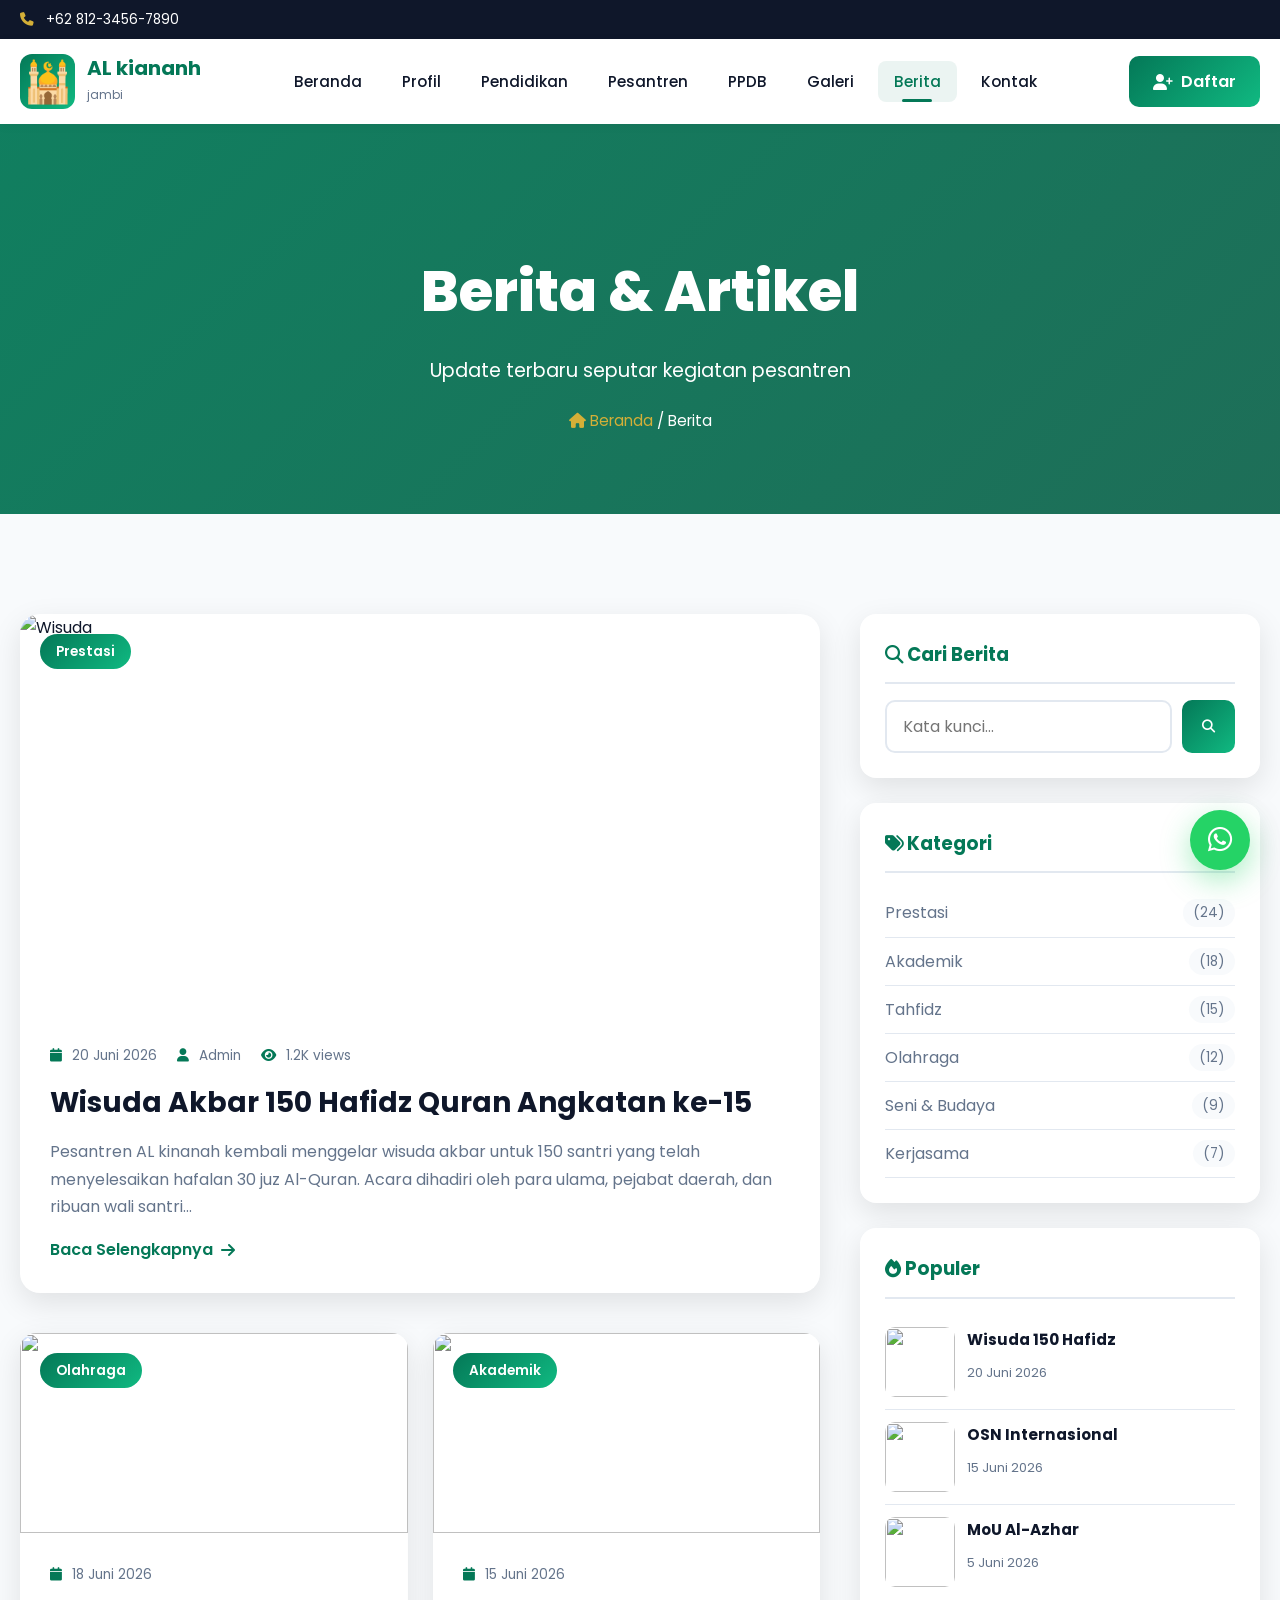
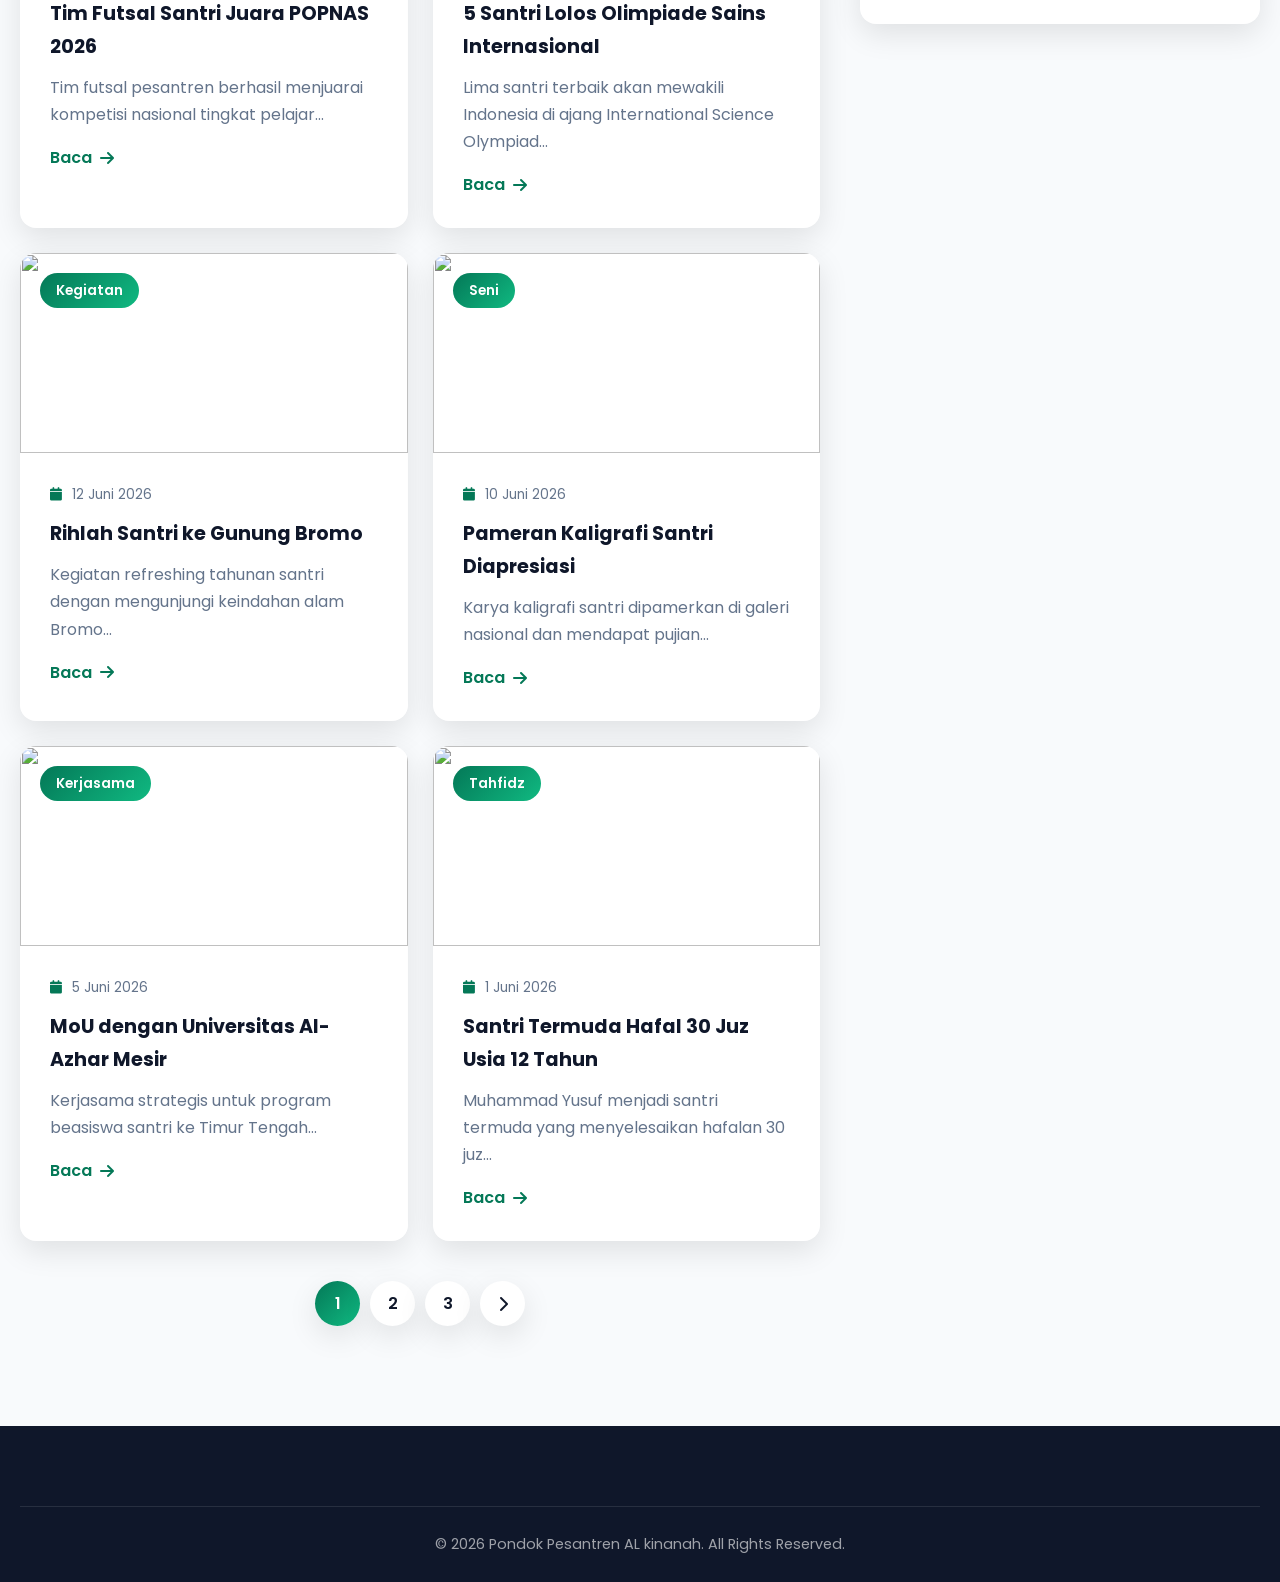
==== commit 14a08723: "Update berita.html" ====
--- a/berita.html
+++ b/berita.html
@@ -16,7 +16,7 @@
     </div></div></div>
     <nav class="navbar" id="navbar">
         <div class="container"><div class="nav-wrapper">
-            <a href="index.html" class="logo"><div class="logo-icon">🕌</div><div class="logo-text"><h1>AL kiananh </h1><span>Premium Islamic Boarding</span></div></a>
+            <a href="index.html" class="logo"><div class="logo-icon">🕌</div><div class="logo-text"><h1>AL kiananh </h1><span>jambi</span></div></a>
             <ul class="nav-menu" id="navMenu">
                 <li><a href="index.html">Beranda</a></li><li><a href="profil.html">Profil</a></li><li><a href="pendidikan.html">Pendidikan</a></li><li><a href="pesantren.html">Pesantren</a></li><li><a href="ppdb.html">PPDB</a></li><li><a href="galeri.html">Galeri</a></li><li><a href="berita.html" class="active">Berita</a></li><li><a href="kontak.html">Kontak</a></li>
             </ul>
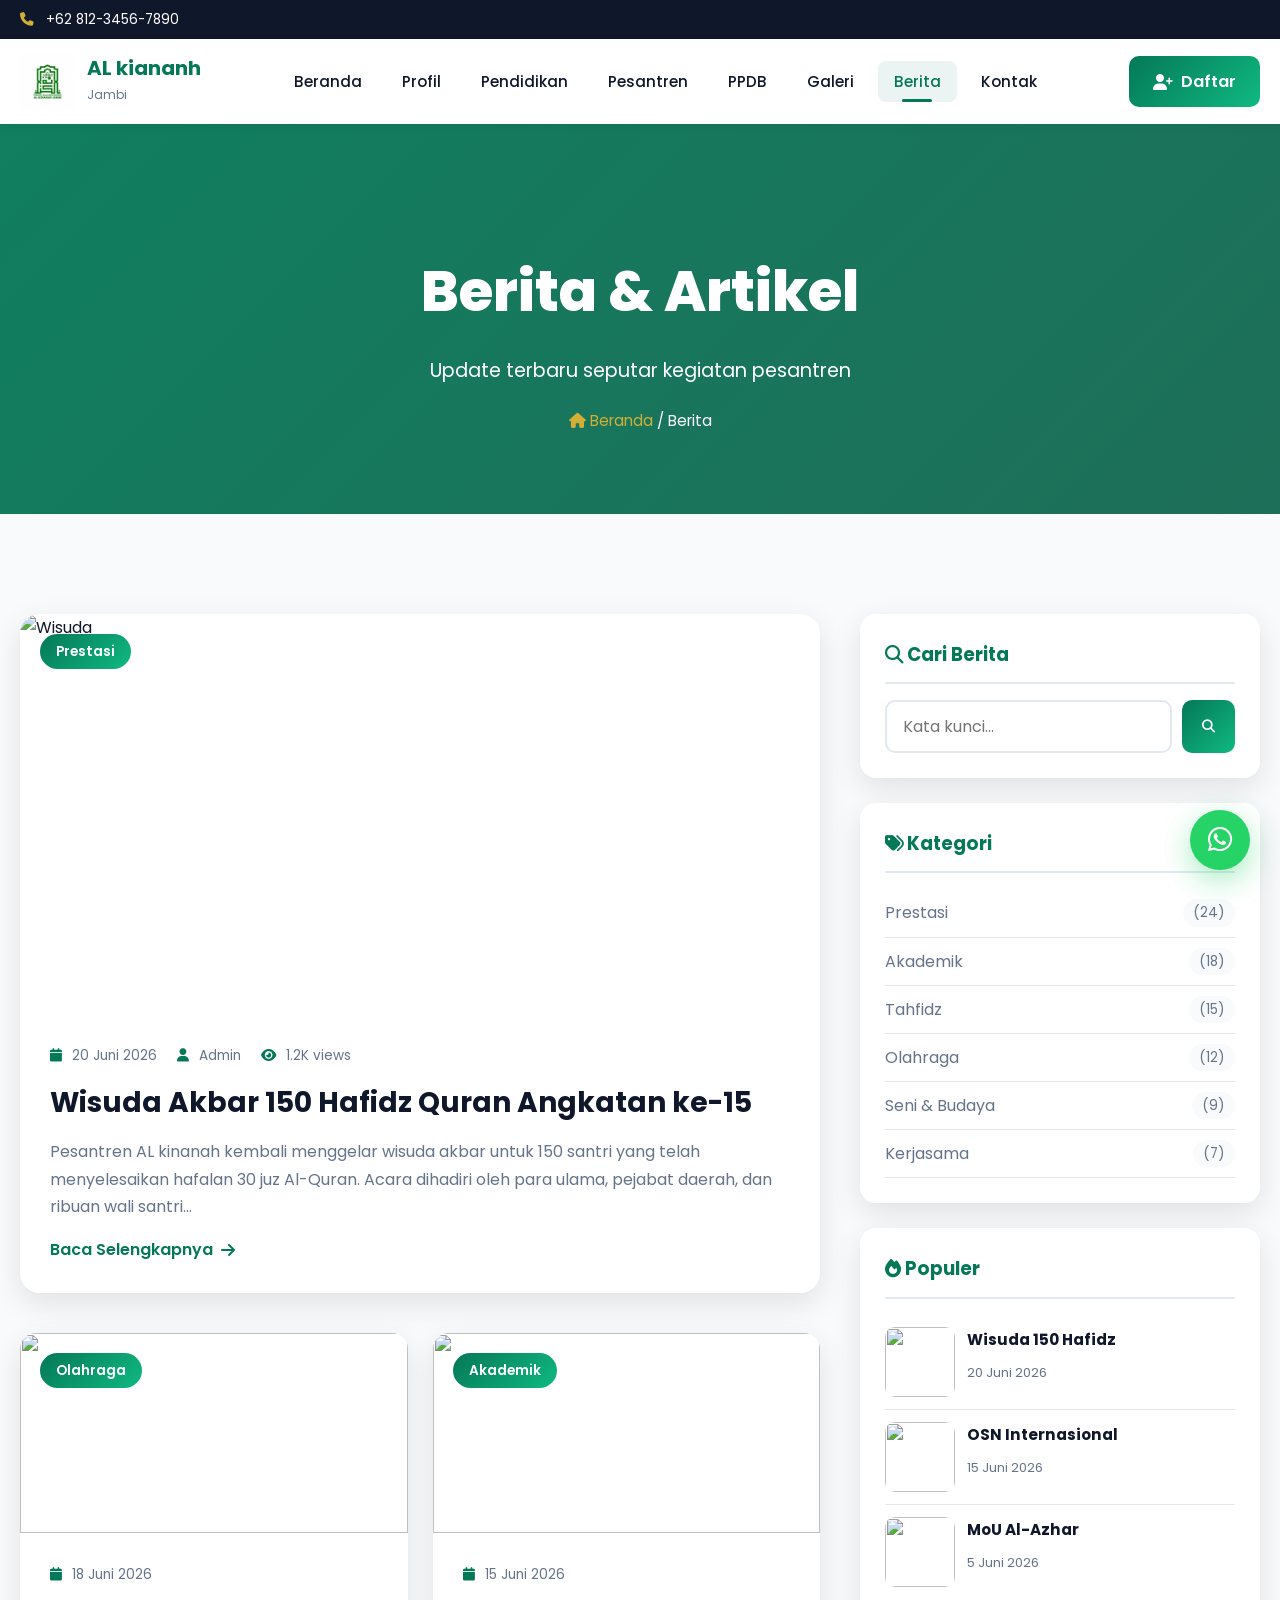
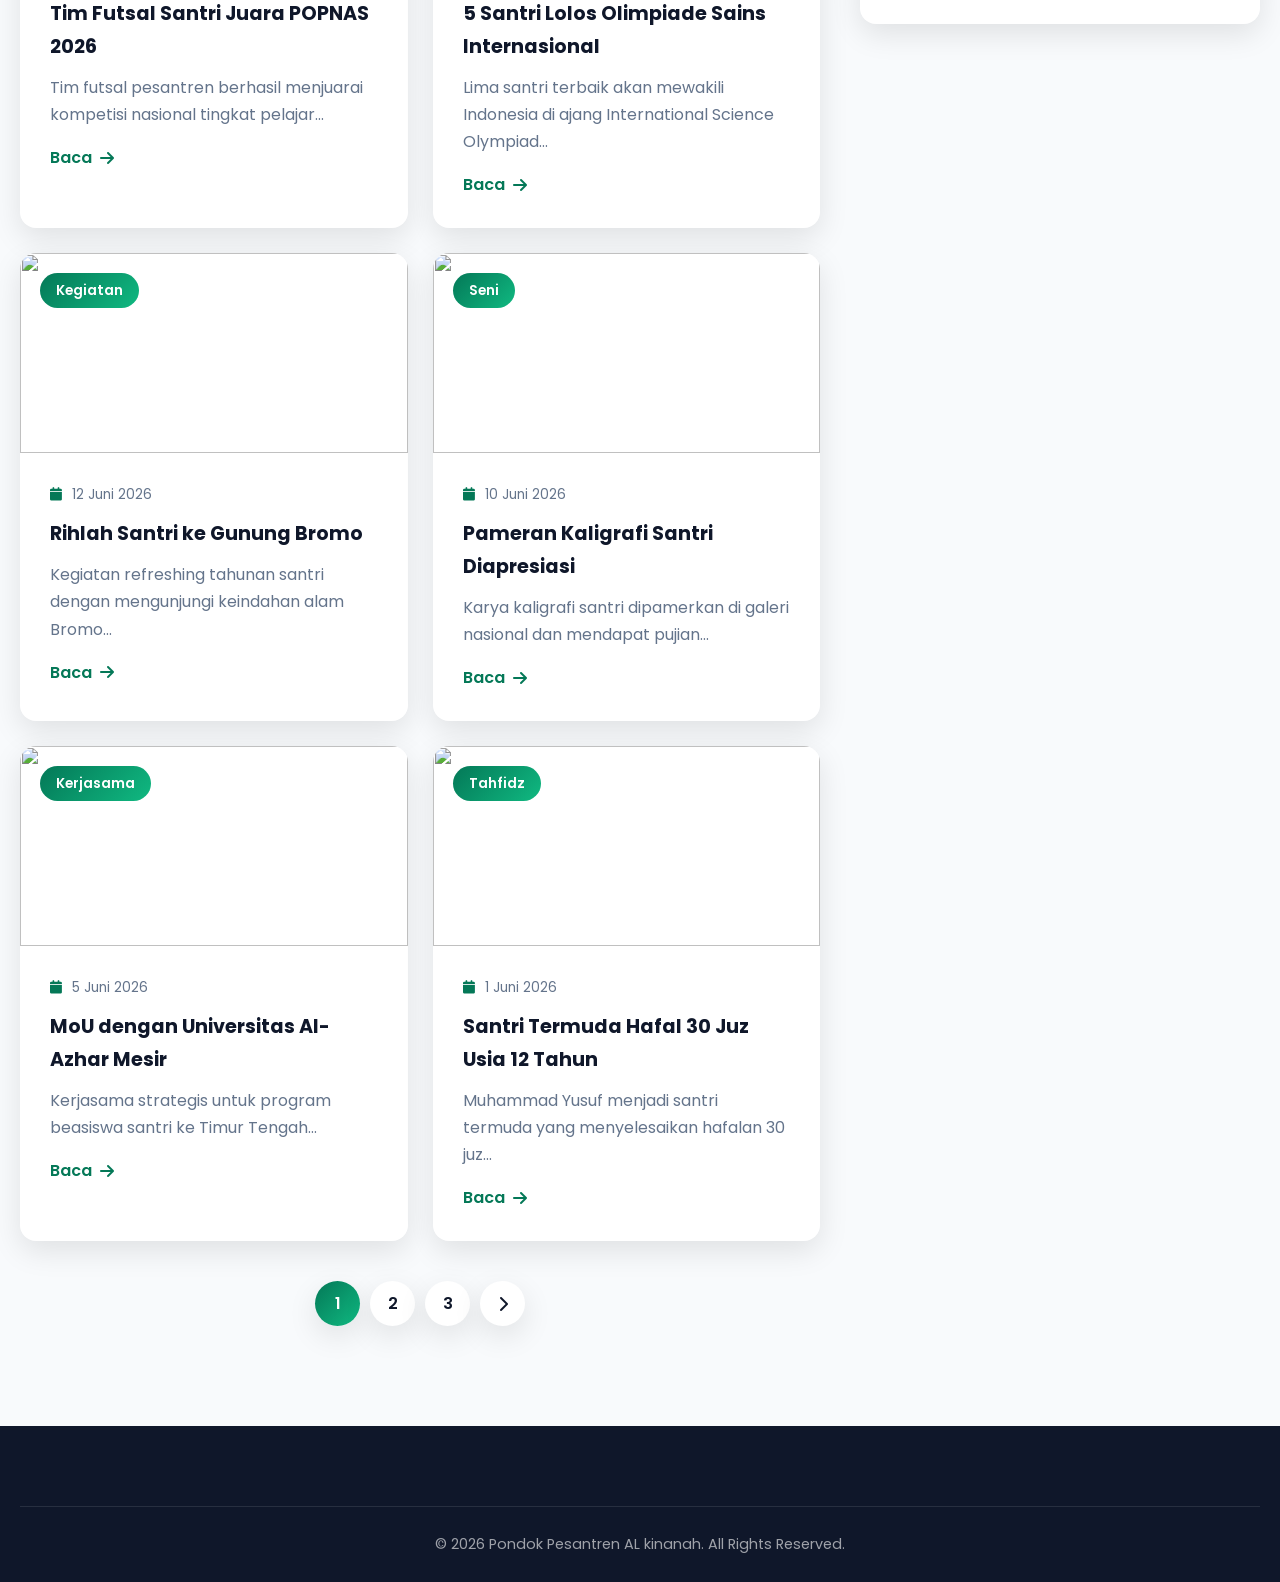
==== commit 4366896a: "Update berita.html" ====
--- a/berita.html
+++ b/berita.html
@@ -16,7 +16,9 @@
     </div></div></div>
     <nav class="navbar" id="navbar">
         <div class="container"><div class="nav-wrapper">
-            <a href="index.html" class="logo"><div class="logo-icon">🕌</div><div class="logo-text"><h1>AL kiananh </h1><span>jambi</span></div></a>
+            <a href="index.html" class="logo"><div class="logo-icon">
+    <img src="assets/logo.png" alt="Logo AL Kinanah">
+</div><div class="logo-text"><h1>AL kiananh </h1><span>Jambi</span></div></a>
             <ul class="nav-menu" id="navMenu">
                 <li><a href="index.html">Beranda</a></li><li><a href="profil.html">Profil</a></li><li><a href="pendidikan.html">Pendidikan</a></li><li><a href="pesantren.html">Pesantren</a></li><li><a href="ppdb.html">PPDB</a></li><li><a href="galeri.html">Galeri</a></li><li><a href="berita.html" class="active">Berita</a></li><li><a href="kontak.html">Kontak</a></li>
             </ul>
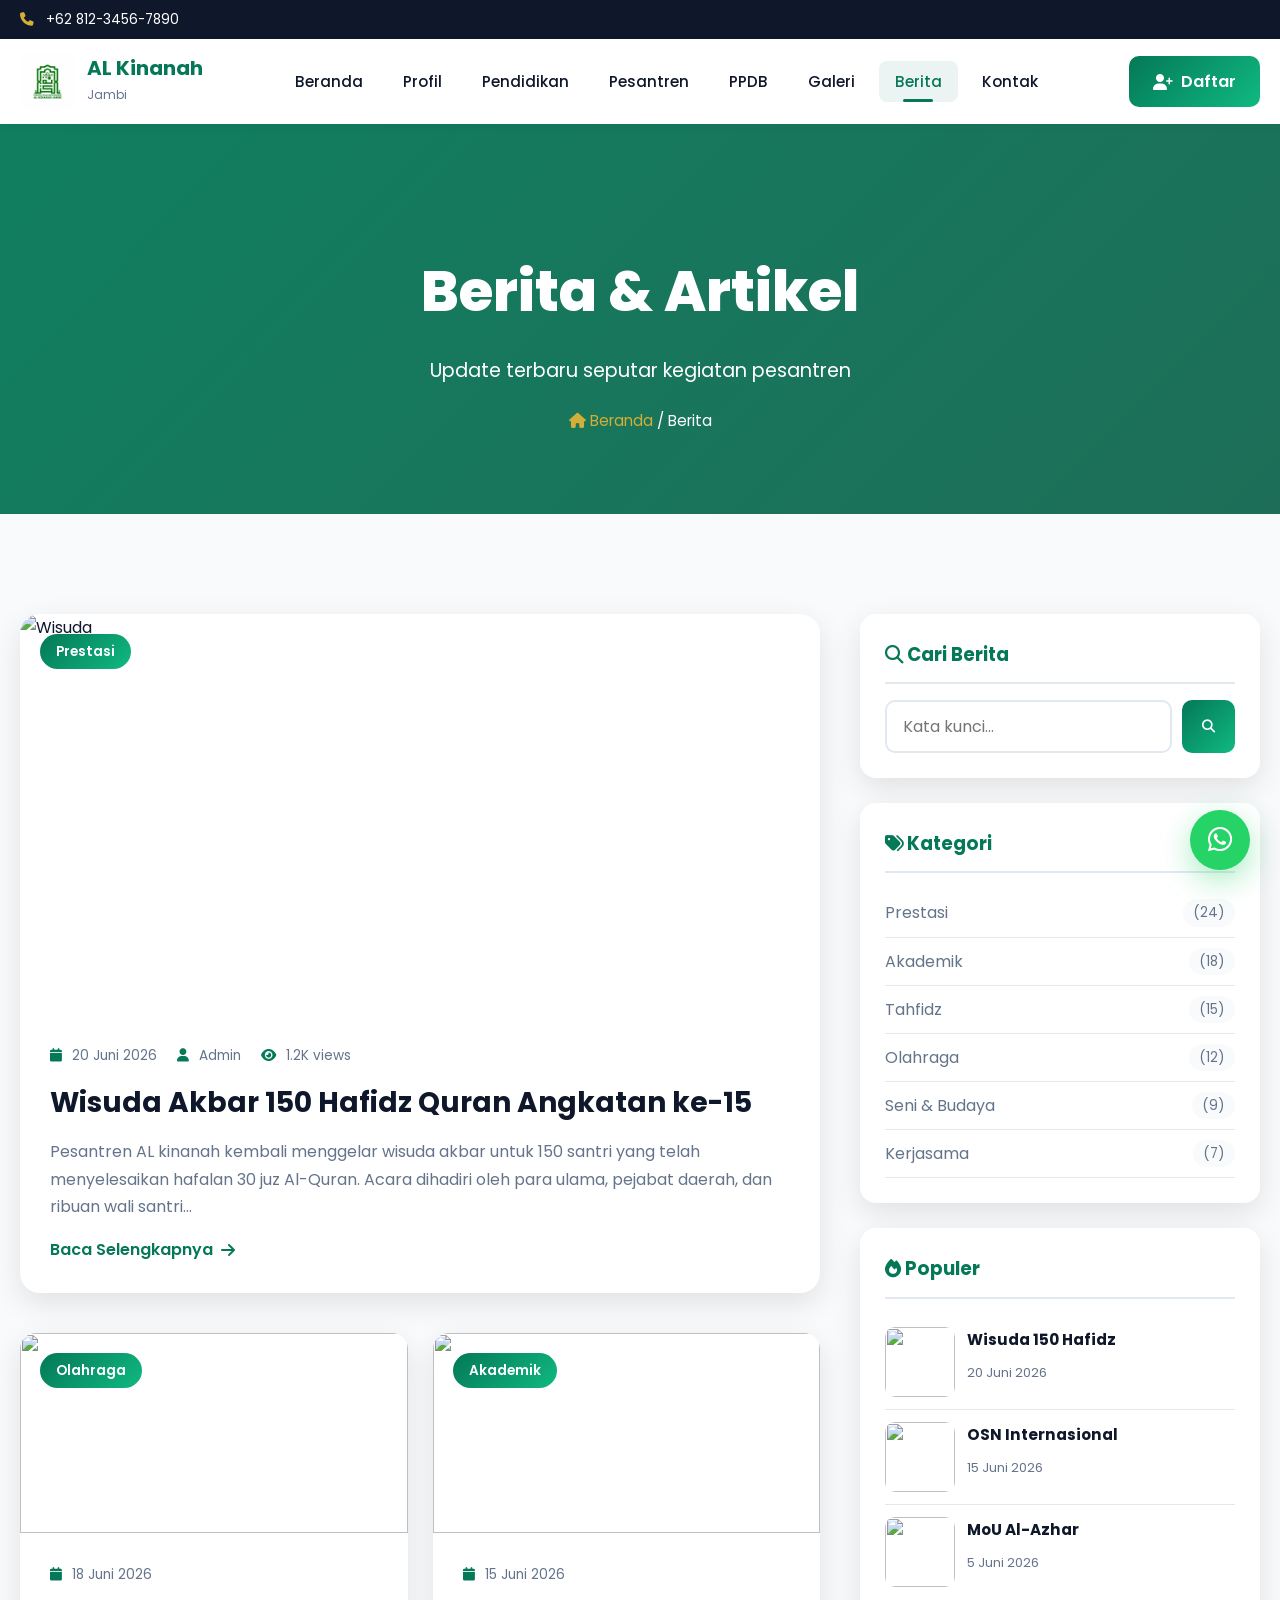
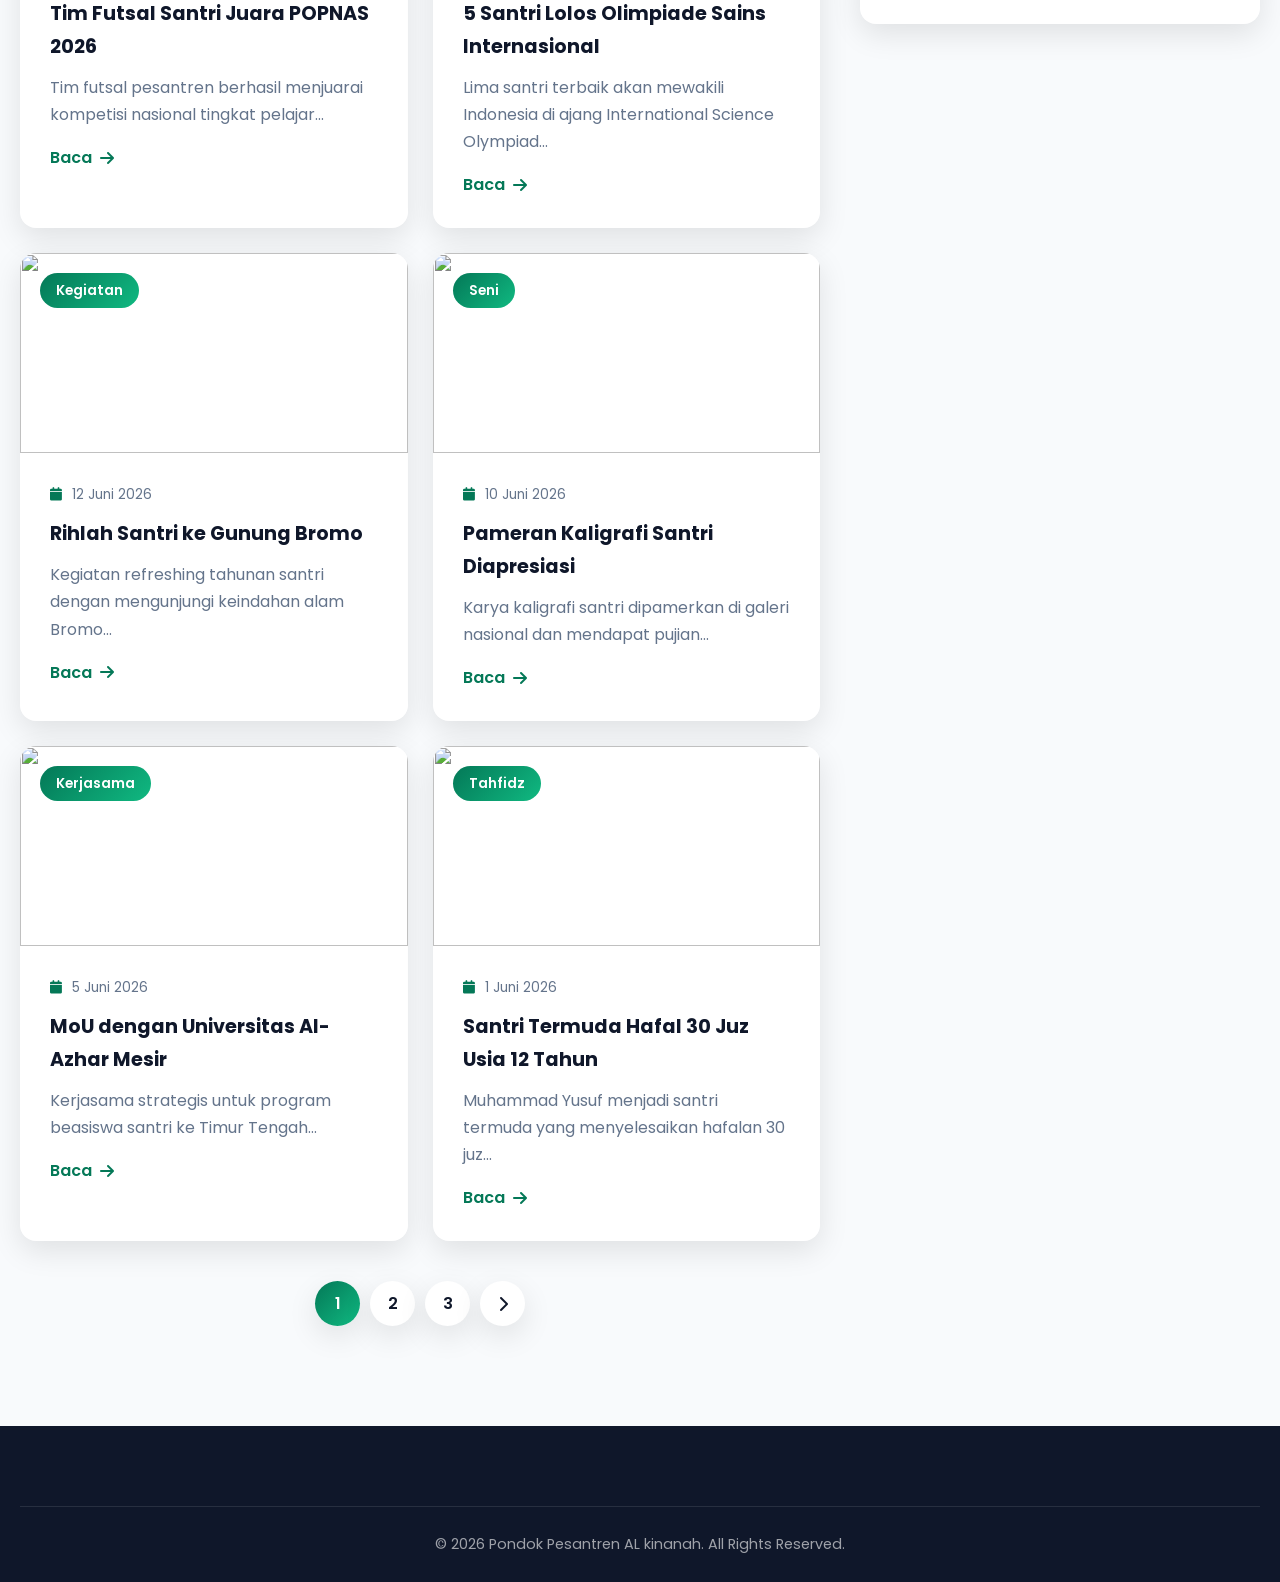
==== commit 2a34cde0: "Update berita.html" ====
--- a/berita.html
+++ b/berita.html
@@ -16,9 +16,16 @@
     </div></div></div>
     <nav class="navbar" id="navbar">
         <div class="container"><div class="nav-wrapper">
-            <a href="index.html" class="logo"><div class="logo-icon">
-    <img src="assets/logo.png" alt="Logo AL Kinanah">
-</div><div class="logo-text"><h1>AL kiananh </h1><span>Jambi</span></div></a>
+            <a href="index.html" class="logo">
+    <div class="logo-icon">
+        <img src="assets/logo.png" alt="Logo AL Kinanah">
+    </div>
+
+    <div class="logo-text">
+        <h1>AL Kinanah</h1>
+        <span>Jambi</span>
+    </div>
+</a>
             <ul class="nav-menu" id="navMenu">
                 <li><a href="index.html">Beranda</a></li><li><a href="profil.html">Profil</a></li><li><a href="pendidikan.html">Pendidikan</a></li><li><a href="pesantren.html">Pesantren</a></li><li><a href="ppdb.html">PPDB</a></li><li><a href="galeri.html">Galeri</a></li><li><a href="berita.html" class="active">Berita</a></li><li><a href="kontak.html">Kontak</a></li>
             </ul>
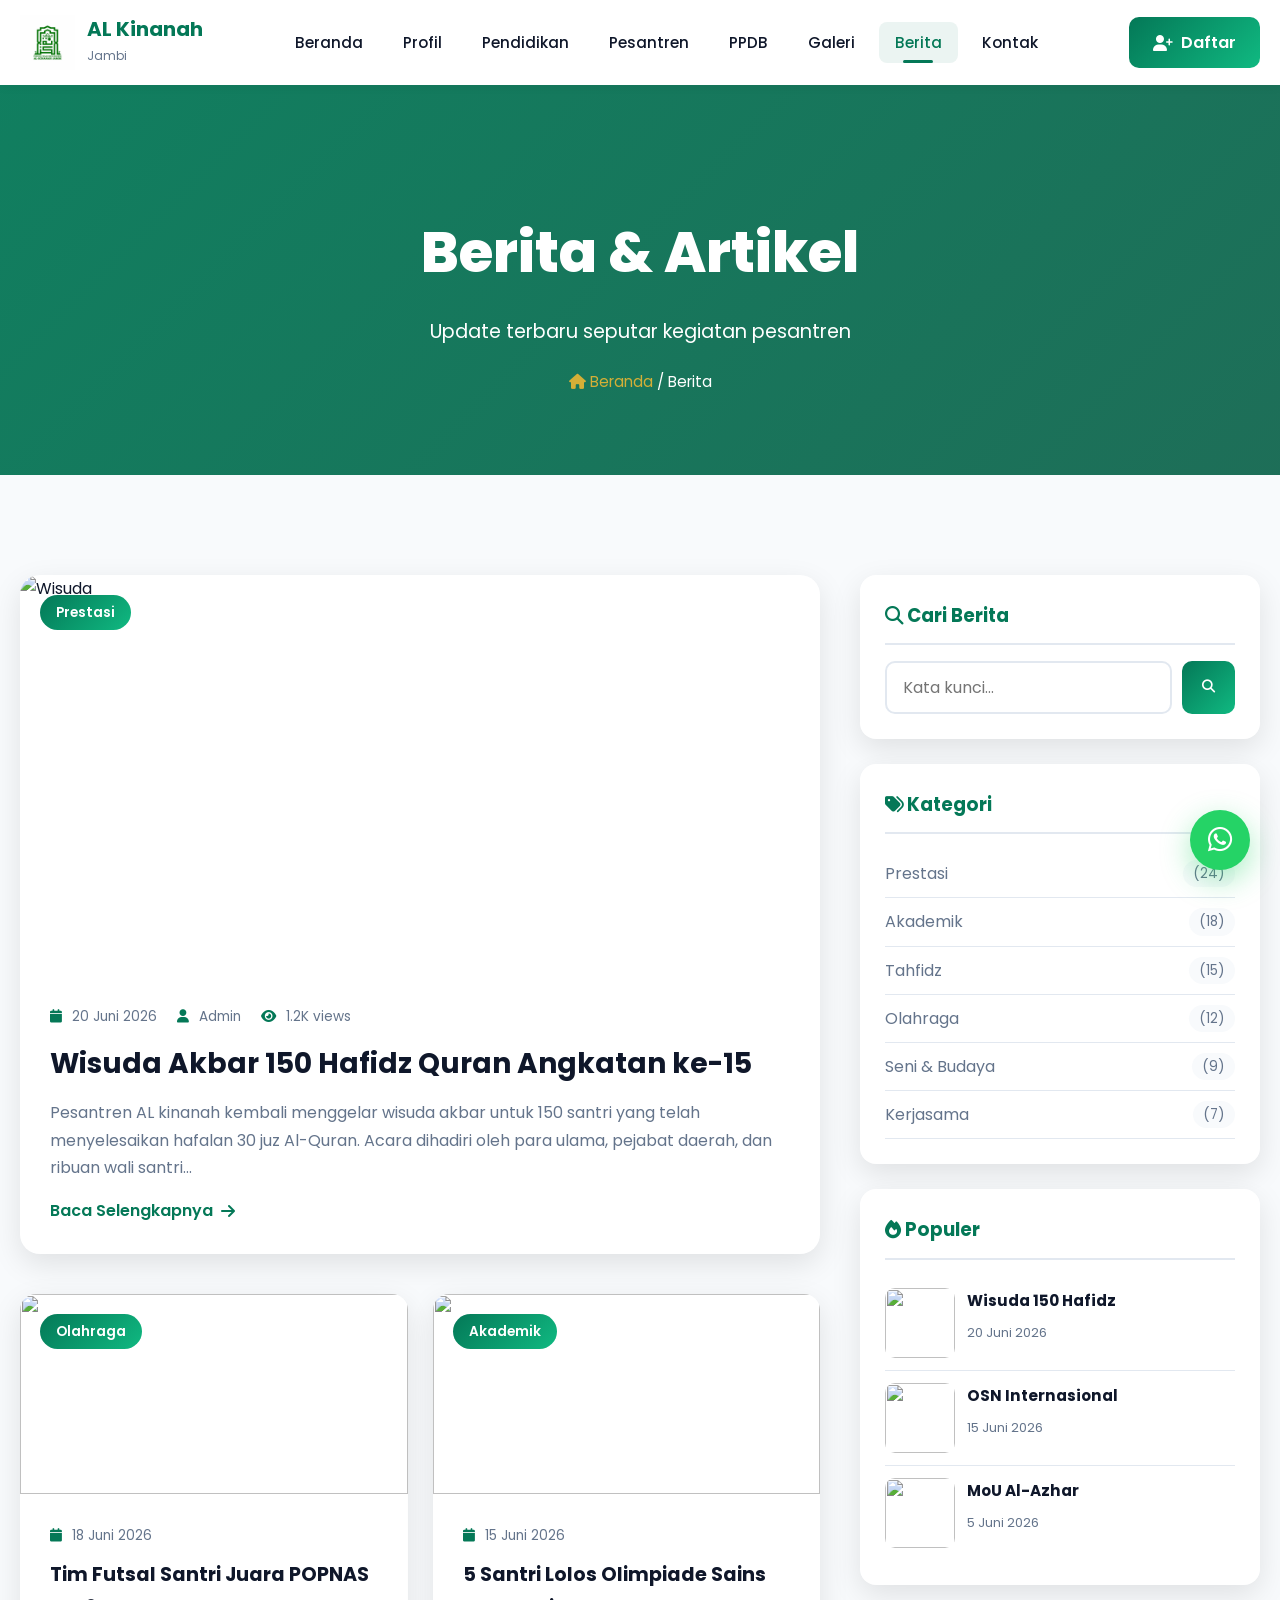
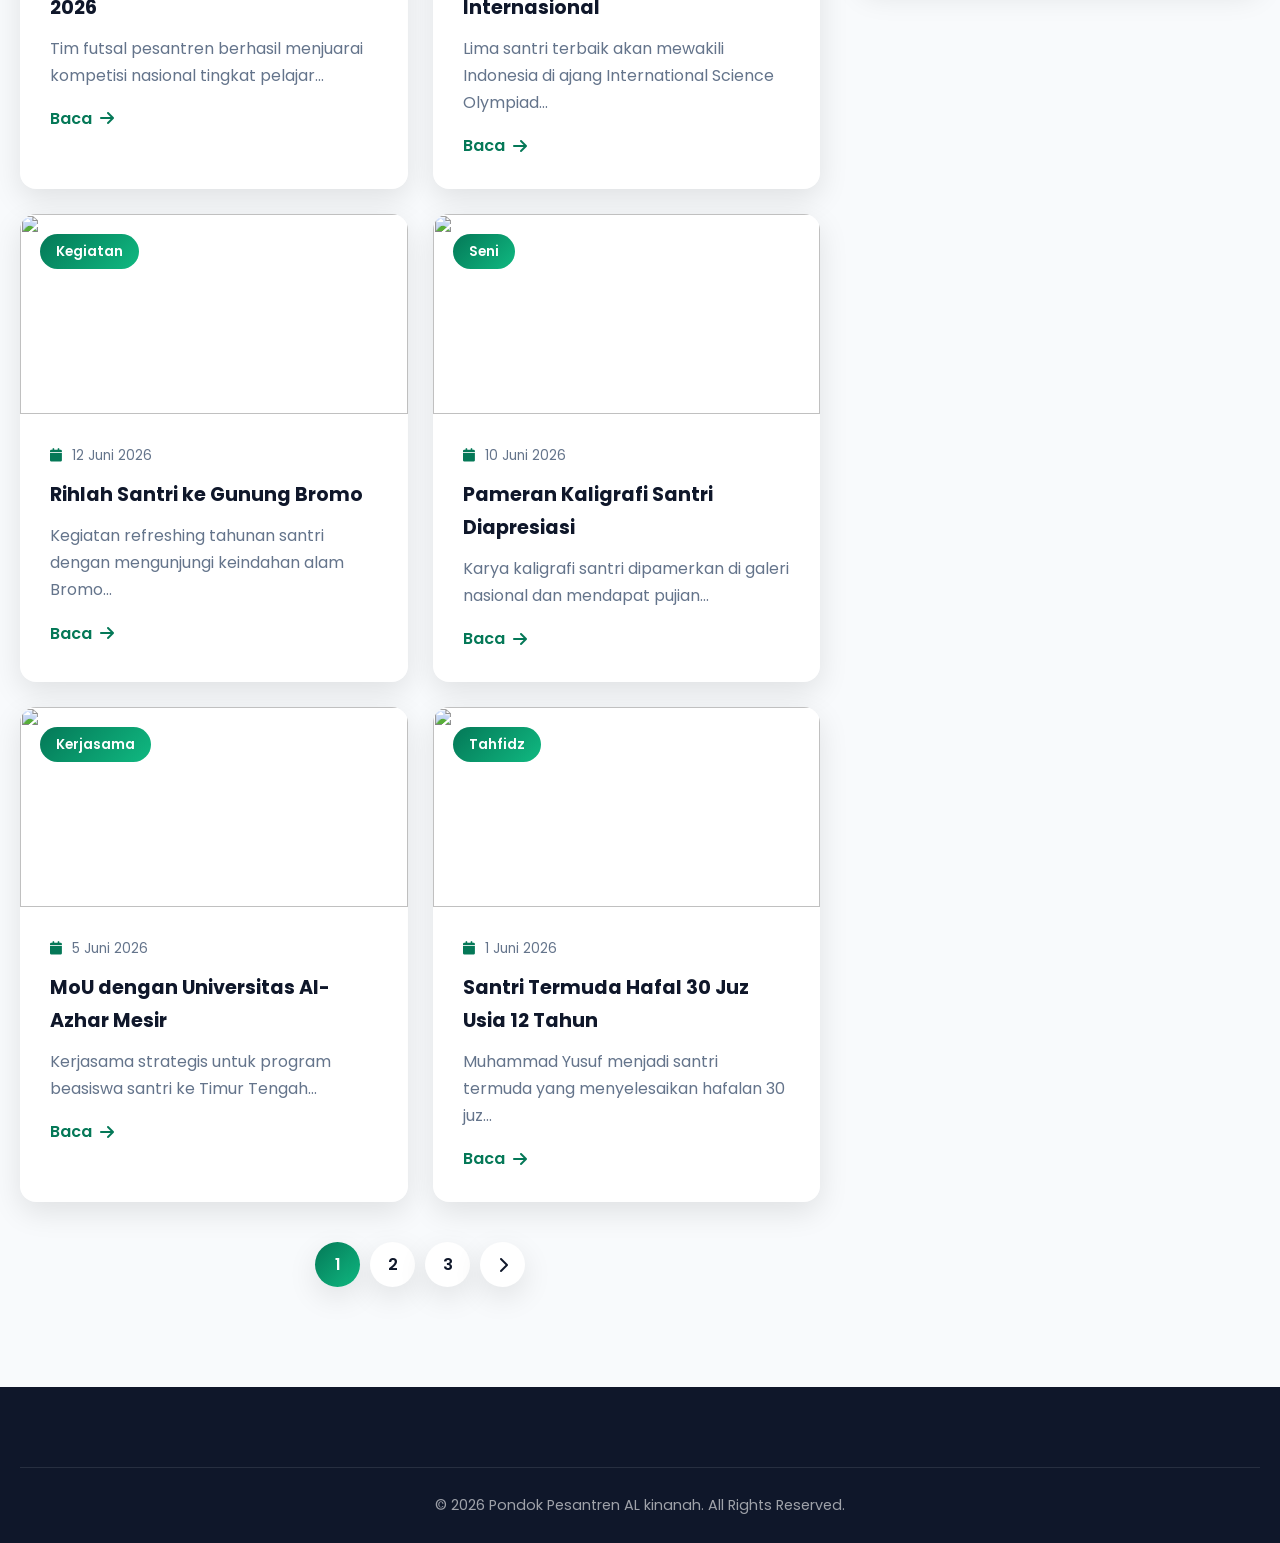
==== commit d7030d9a: "Update berita.html" ====
--- a/berita.html
+++ b/berita.html
@@ -11,9 +11,7 @@
     <link href="https://fonts.googleapis.com/css2?family=Amiri:wght@400;700&family=Poppins:wght@300;400;500;600;700;800&display=swap" rel="stylesheet">
 </head>
 <body>
-    <div class="top-bar"><div class="container"><div class="top-bar-content">
-        <div class="top-left"><span><i class="fas fa-phone"></i> +62 812-3456-7890</span></div>
-    </div></div></div>
+
     <nav class="navbar" id="navbar">
         <div class="container"><div class="nav-wrapper">
             <a href="index.html" class="logo">
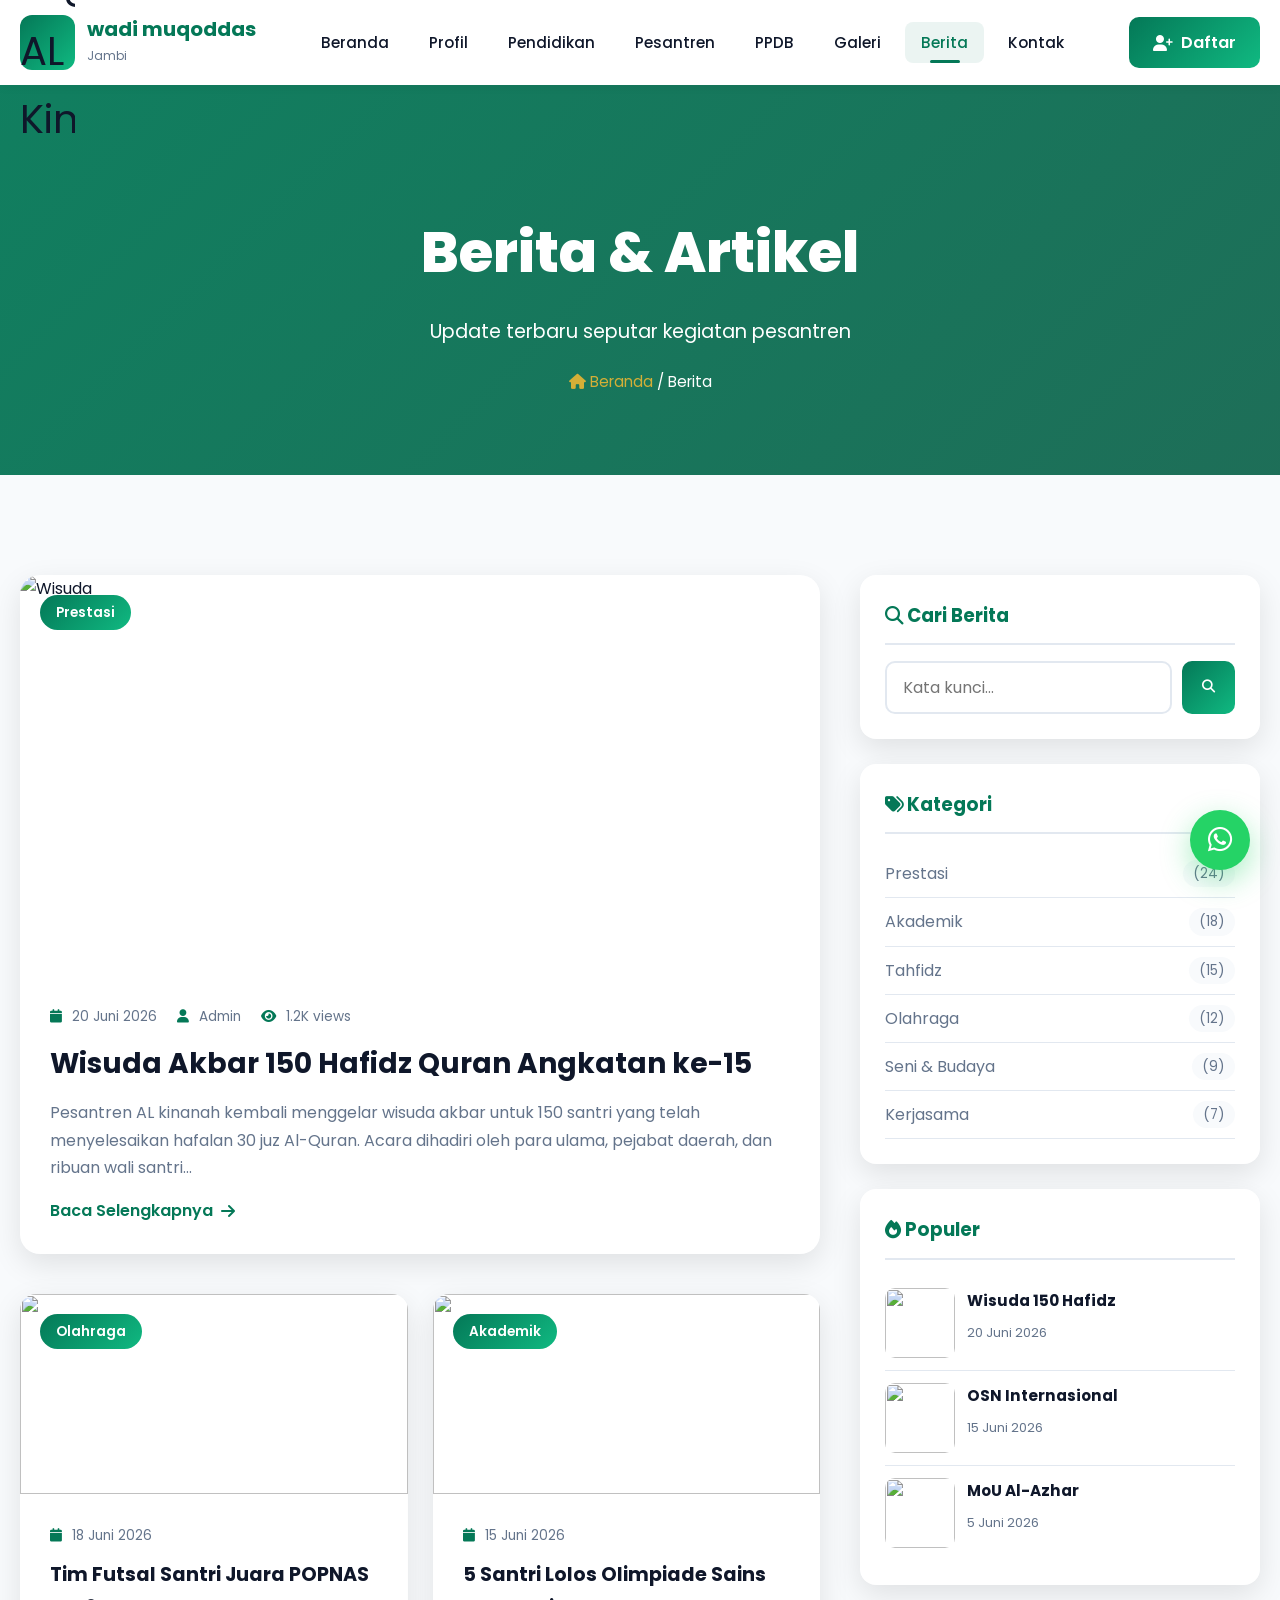
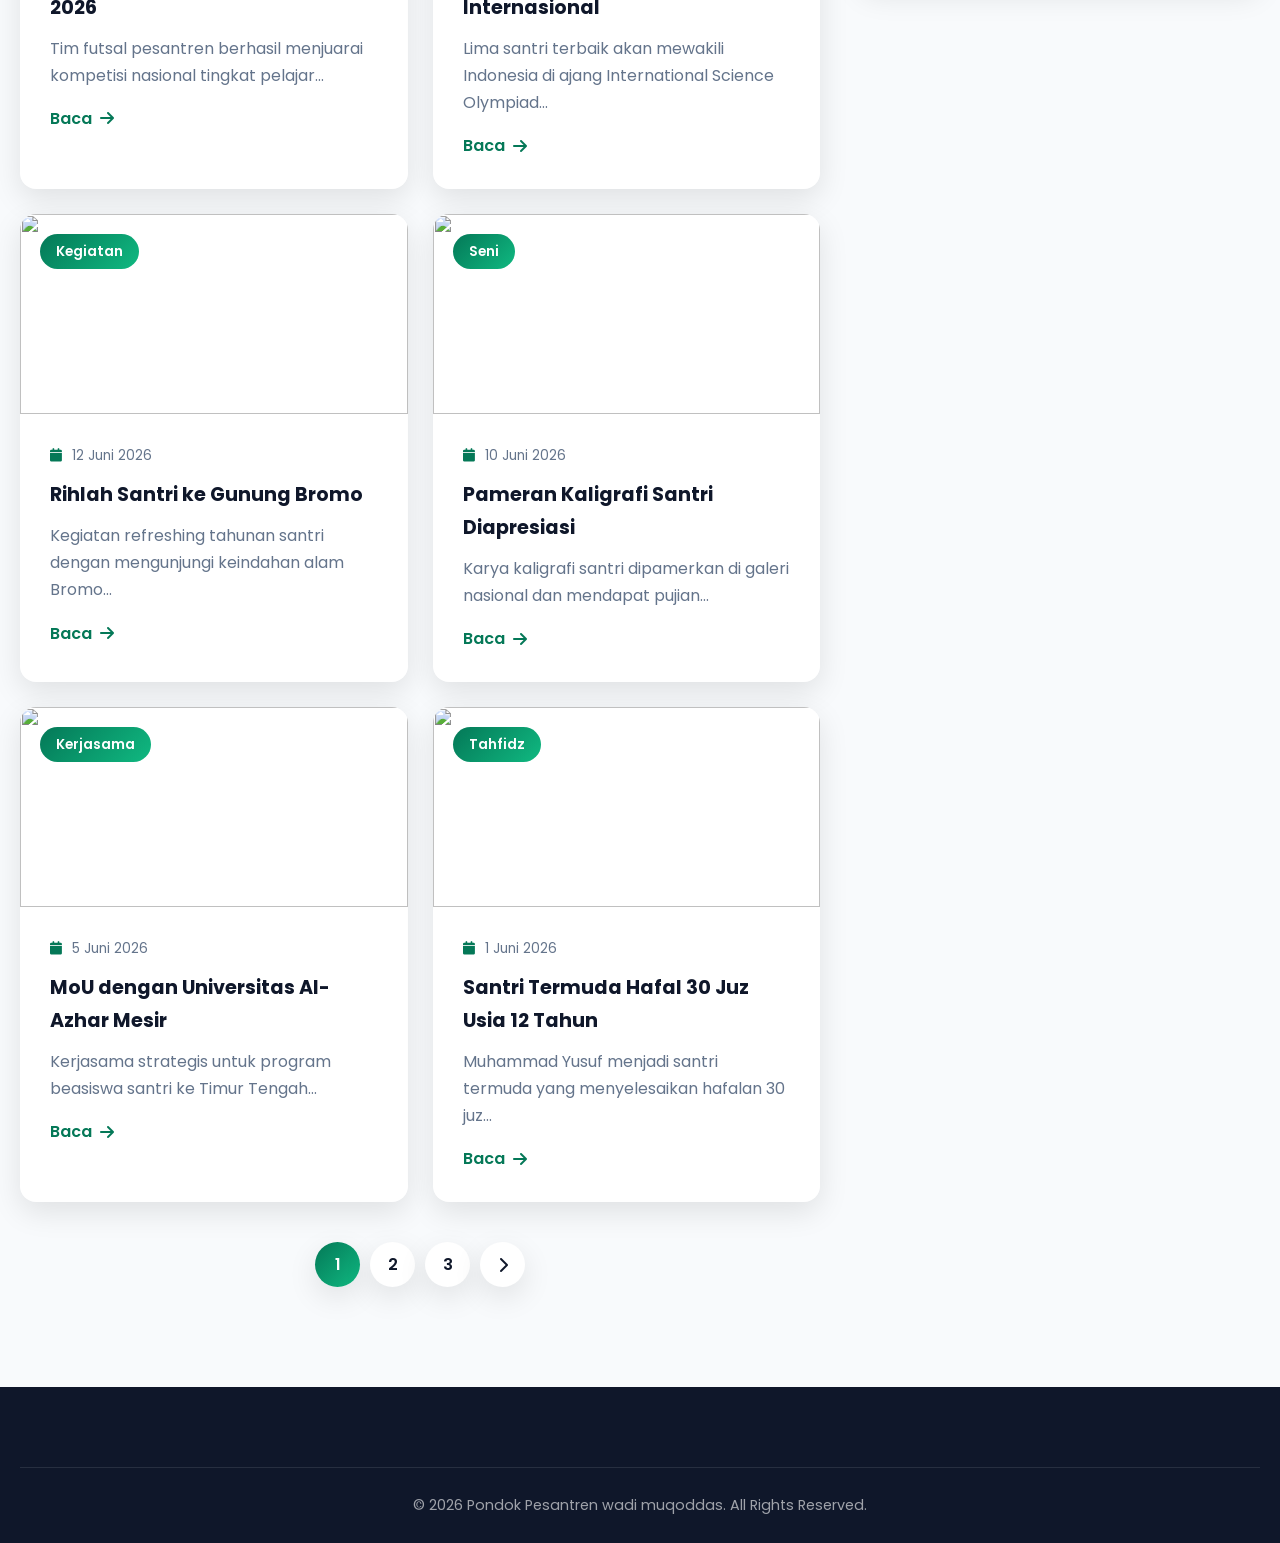
==== commit 0c65bd77: "update nama pesantren di semua html" ====
--- a/berita.html
+++ b/berita.html
@@ -3,7 +3,7 @@
 <head>
     <meta charset="UTF-8">
     <meta name="viewport" content="width=device-width, initial-scale=1.0">
-    <title>Berita - AL kinanah</title>
+    <title>Berita - wadi muqoddas</title>
     <link rel="stylesheet" href="assets/css/style.css">
     <link rel="stylesheet" href="assets/css/responsive.css">
     <link rel="stylesheet" href="assets/css/animation.css">
@@ -20,7 +20,7 @@
     </div>
 
     <div class="logo-text">
-        <h1>AL Kinanah</h1>
+        <h1>wadi muqoddas</h1>
         <span>Jambi</span>
     </div>
 </a>
@@ -211,7 +211,7 @@
     </section>
 
     <footer class="footer"><div class="container"><div class="footer-bottom">
-        <p>&copy; 2026 Pondok Pesantren AL kinanah. All Rights Reserved.</p>
+        <p>&copy; 2026 Pondok Pesantren wadi muqoddas. All Rights Reserved.</p>
     </div></div></footer>
     <a href="https://wa.me/6281234567890" class="whatsapp-float" target="_blank"><i class="fab fa-whatsapp"></i></a>
     <button class="back-to-top" id="backToTop"><i class="fas fa-arrow-up"></i></button>
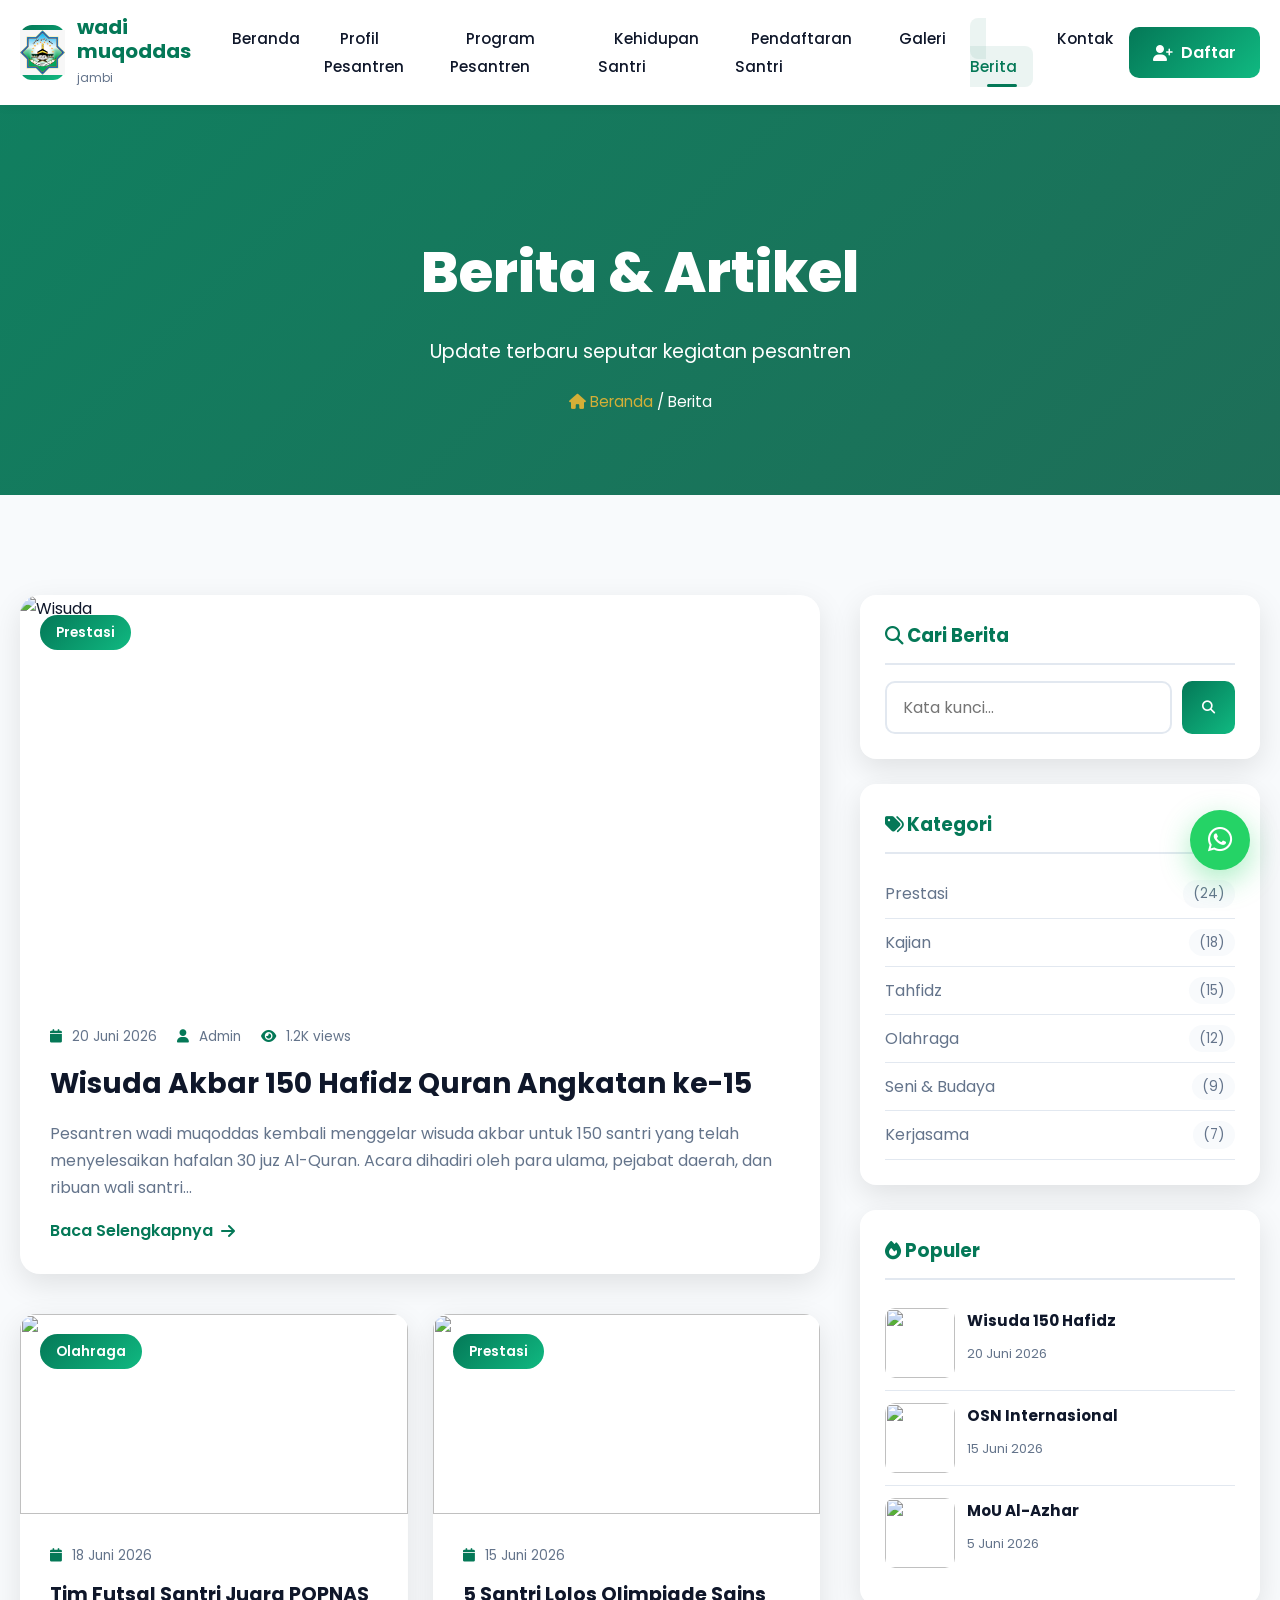
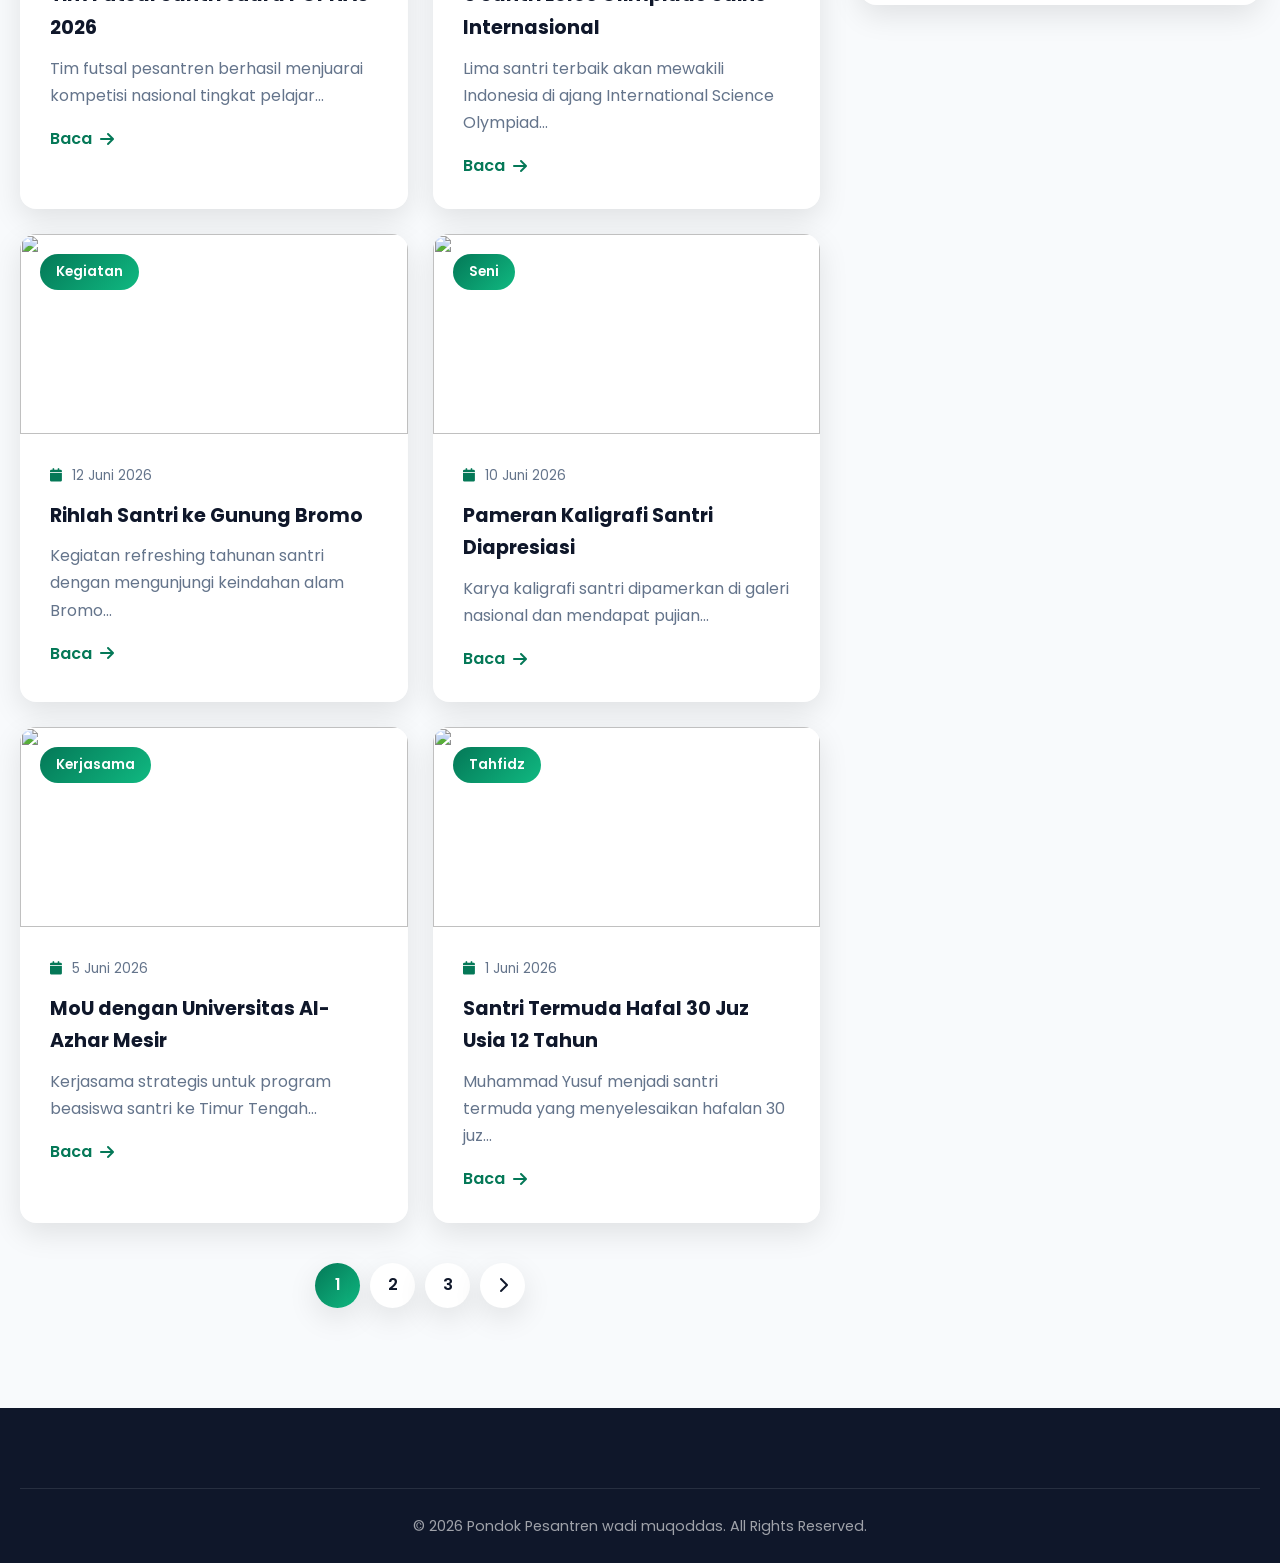
==== commit 0c8b6981: "Update website pesantren salaf" ====
--- a/berita.html
+++ b/berita.html
@@ -3,6 +3,7 @@
 <head>
     <meta charset="UTF-8">
     <meta name="viewport" content="width=device-width, initial-scale=1.0">
+    <link rel="icon" href="data:image/svg+xml,<svg xmlns='http://www.w3.org/2000/svg' viewBox='0 0 100 100'><text y='.9em' font-size='90'>🕌</text></svg>">
     <title>Berita - wadi muqoddas</title>
     <link rel="stylesheet" href="assets/css/style.css">
     <link rel="stylesheet" href="assets/css/responsive.css">
@@ -16,16 +17,16 @@
         <div class="container"><div class="nav-wrapper">
             <a href="index.html" class="logo">
     <div class="logo-icon">
-        <img src="assets/logo.png" alt="Logo AL Kinanah">
+        <img src="assets/logo.png" alt="Logo wadi muqoddas" onerror="this.outerHTML='🕌'">
     </div>
 
     <div class="logo-text">
         <h1>wadi muqoddas</h1>
-        <span>Jambi</span>
+        <span>jambi</span>
     </div>
 </a>
             <ul class="nav-menu" id="navMenu">
-                <li><a href="index.html">Beranda</a></li><li><a href="profil.html">Profil</a></li><li><a href="pendidikan.html">Pendidikan</a></li><li><a href="pesantren.html">Pesantren</a></li><li><a href="ppdb.html">PPDB</a></li><li><a href="galeri.html">Galeri</a></li><li><a href="berita.html" class="active">Berita</a></li><li><a href="kontak.html">Kontak</a></li>
+                <li><a href="index.html">Beranda</a></li><li><a href="profil.html">Profil Pesantren</a></li><li><a href="pendidikan.html">Program Pesantren</a></li><li><a href="pesantren.html">Kehidupan Santri</a></li><li><a href="ppdb.html">Pendaftaran Santri</a></li><li><a href="galeri.html">Galeri</a></li><li><a href="berita.html" class="active">Berita</a></li><li><a href="kontak.html">Kontak</a></li>
             </ul>
             <a href="ppdb.html" class="btn-daftar"><i class="fas fa-user-plus"></i> Daftar</a>
             <button class="hamburger" id="hamburger"><span></span><span></span><span></span></button>
@@ -59,7 +60,7 @@
                                 <span><i class="fas fa-eye"></i> 1.2K views</span>
                             </div>
                             <h2>Wisuda Akbar 150 Hafidz Quran Angkatan ke-15</h2>
-                            <p>Pesantren AL kinanah kembali menggelar wisuda akbar untuk 150 santri yang telah menyelesaikan hafalan 30 juz Al-Quran. Acara dihadiri oleh para ulama, pejabat daerah, dan ribuan wali santri...</p>
+                            <p>Pesantren wadi muqoddas kembali menggelar wisuda akbar untuk 150 santri yang telah menyelesaikan hafalan 30 juz Al-Quran. Acara dihadiri oleh para ulama, pejabat daerah, dan ribuan wali santri...</p>
                             <a href="#" class="read-more">Baca Selengkapnya <i class="fas fa-arrow-right"></i></a>
                         </div>
                     </article>
@@ -83,7 +84,7 @@
                         <article class="news-card reveal">
                             <div class="news-img">
                                 <img src="https://images.unsplash.com/photo-1532094349884-543bc11b234d?w=400" alt="">
-                                <span class="news-cat">Akademik</span>
+                                <span class="news-cat">Prestasi</span>
                             </div>
                             <div class="news-content">
                                 <div class="news-meta">
@@ -174,7 +175,7 @@
                         <h3><i class="fas fa-tags"></i> Kategori</h3>
                         <ul class="category-list">
                             <li><a href="#">Prestasi <span>(24)</span></a></li>
-                            <li><a href="#">Akademik <span>(18)</span></a></li>
+                            <li><a href="#">Kajian <span>(18)</span></a></li>
                             <li><a href="#">Tahfidz <span>(15)</span></a></li>
                             <li><a href="#">Olahraga <span>(12)</span></a></li>
                             <li><a href="#">Seni & Budaya <span>(9)</span></a></li>
--- a/assets/css/style.css
+++ b/assets/css/style.css
@@ -70,7 +70,7 @@
 .top-right a {
     display: inline-flex; width: 30px; height: 30px;
     align-items: center; justify-content: center;
-    border-radius: 50%; background: rgba(255,255,255,0.1);
+    border-radius: 50%; background: rgba(14, 14, 14, 0.1);
     transition: var(--transition);
 }
 .top-right a:hover { background: var(--secondary); }
--- a/assets/css/responsive.css
+++ b/assets/css/responsive.css
@@ -12,6 +12,23 @@
     .footer-grid { grid-template-columns: repeat(2, 1fr); }
     .page-header h1 { font-size: 2.5rem; }
     .section-header h2 { font-size: 2.25rem; }
+}
+
+/* ===== NAV DRAWER (max 1150px) ===== */
+@media (max-width: 1150px) {
+    .nav-menu {
+        position: fixed; top: 80px; left: -100%;
+        width: 100%; height: calc(100vh - 80px);
+        background: white; flex-direction: column;
+        padding: 30px; gap: 0; transition: left 0.4s;
+        box-shadow: 0 10px 30px rgba(0,0,0,0.1);
+        overflow-y: auto;
+    }
+    .nav-menu.active { left: 0; }
+    .nav-menu li { border-bottom: 1px solid var(--border); }
+    .nav-menu a { padding: 15px; display: block; }
+    .hamburger { display: flex; }
+    .btn-daftar { display: none; }
 }
 
 /* ===== MOBILE (max 768px) ===== */
